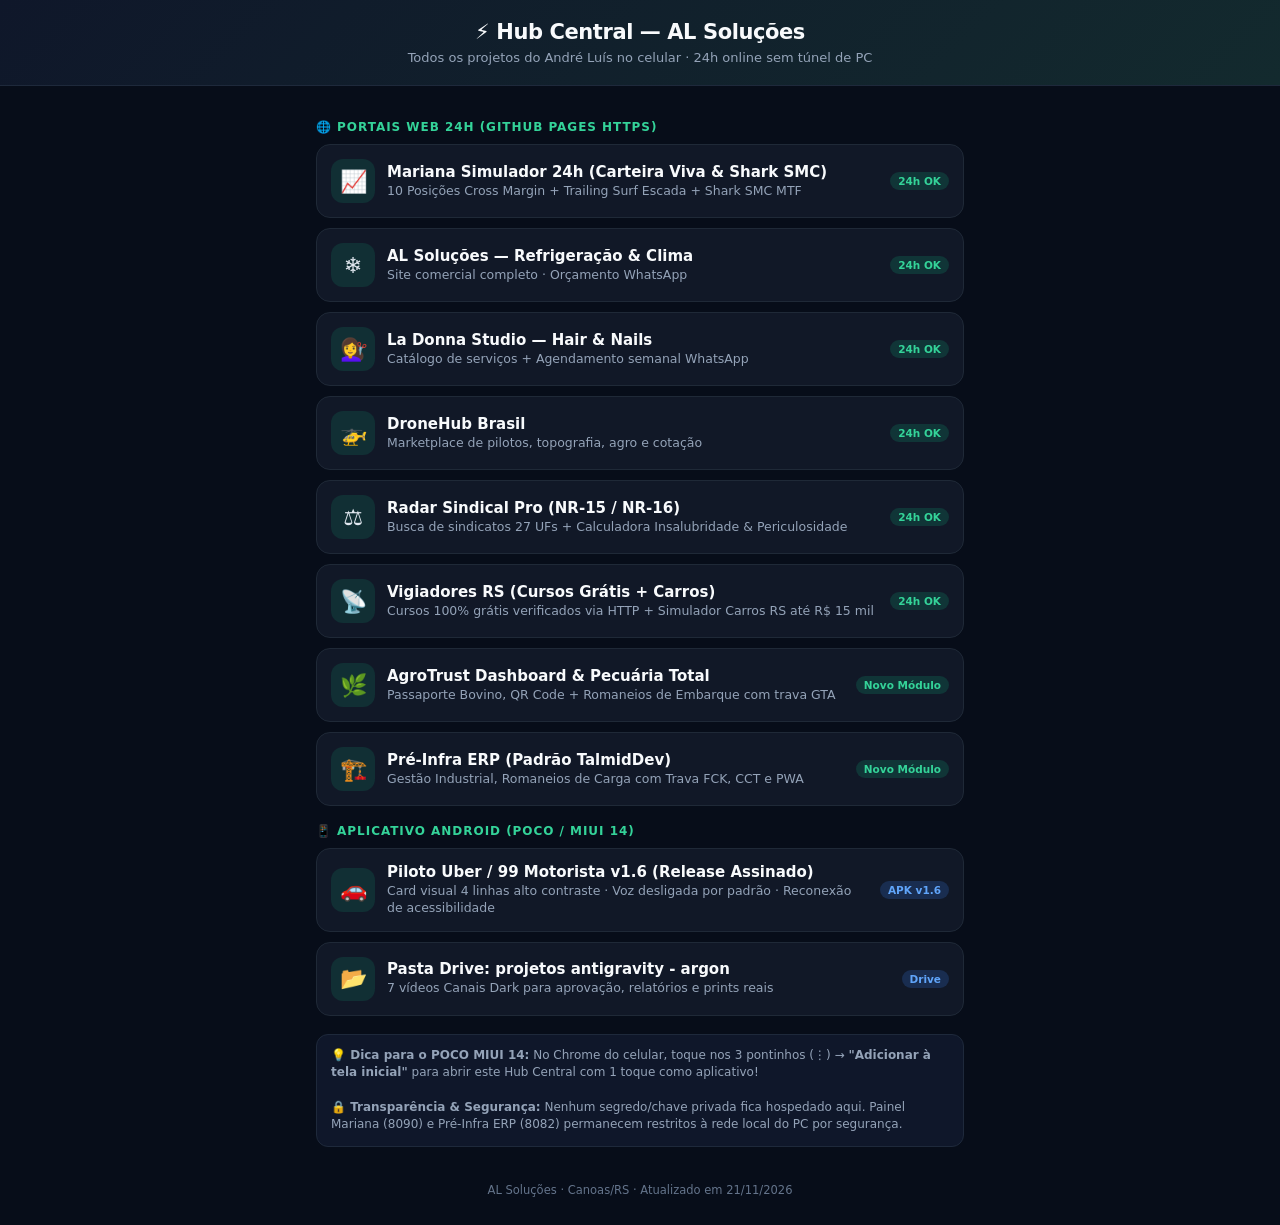
==== index.html @ 796e0c5b "Add: Card Mariana Simulador 24h (Doc 86/87) no Hub Central" ====
<!doctype html>
<html lang="pt-BR">
<head>
<meta charset="utf-8">
<meta name="viewport" content="width=device-width, initial-scale=1, viewport-fit=cover">
<meta name="theme-color" content="#0b1220">
<meta name="apple-mobile-web-app-capable" content="yes">
<title>Hub Central — AL Soluções &amp; Projetos André Luís</title>
<style>
  * { box-sizing: border-box; }
  html, body { margin: 0; padding: 0; font-family: system-ui, -apple-system, Segoe UI, Roboto, sans-serif; background: #070d19; color: #e2e8f0; overflow-x: hidden; max-width: 100vw; }
  header { background: linear-gradient(135deg, #0f172a, #132a2e); border-bottom: 1px solid #1e293b; padding: 20px 16px; text-align: center; }
  h1 { margin: 0 0 6px; font-size: 21px; color: #f8fafc; letter-spacing: -0.02em; }
  .sub { margin: 0; font-size: 13px; color: #94a3b8; }
  .wrap { max-width: 680px; margin: 0 auto; padding: 16px; }
  .sec-title { font-size: 12px; font-weight: 700; text-transform: uppercase; letter-spacing: .08em; color: #34d399; margin: 18px 0 10px; }
  .grid { display: grid; grid-template-columns: 1fr; gap: 10px; }
  .card { display: flex; align-items: center; gap: 12px; background: #111827; border: 1px solid #1f2937; border-radius: 14px; padding: 14px; text-decoration: none; color: inherit; transition: border-color .15s, transform .1s; }
  .card:active { transform: scale(.99); }
  .card:hover { border-color: #10b981; }
  .ico { width: 44px; height: 44px; border-radius: 12px; background: rgba(16,185,129,.14); display: flex; align-items: center; justify-content: center; font-size: 22px; flex-shrink: 0; }
  .info { flex: 1; min-width: 0; }
  .info b { display: block; font-size: 15px; color: #f8fafc; }
  .info span { display: block; font-size: 12.5px; color: #94a3b8; margin-top: 2px; line-height: 1.35; }
  .tag { font-size: 10.5px; font-weight: 700; padding: 3px 8px; border-radius: 99px; background: rgba(16,185,129,.18); color: #34d399; white-space: nowrap; }
  .tag-apk { background: rgba(59,130,246,.2); color: #60a5fa; }
  .nota { margin-top: 18px; background: #0f172a; border: 1px solid #1e293b; border-radius: 12px; padding: 12px 14px; font-size: 12px; color: #94a3b8; line-height: 1.45; }
  footer { text-align: center; font-size: 11.5px; color: #64748b; padding: 20px 14px 28px; }
</style>
</head>
<body>
<header>
  <h1>⚡ Hub Central — AL Soluções</h1>
  <p class="sub">Todos os projetos do André Luís no celular · 24h online sem túnel de PC</p>
</header>

<main class="wrap">
  <div class="sec-title">🌐 Portais Web 24h (GitHub Pages HTTPS)</div>
  <div class="grid">
    <a class="card" href="https://contatoalsolucoeseletricas-hue.github.io/mariana-simulador-site/" target="_blank" rel="noopener">
      <div class="ico">📈</div>
      <div class="info"><b>Mariana Simulador 24h (Carteira Viva &amp; Shark SMC)</b><span>10 Posições Cross Margin + Trailing Surf Escada + Shark SMC MTF</span></div>
      <span class="tag">24h OK</span>
    </a>
    <a class="card" href="https://contatoalsolucoeseletricas-hue.github.io/refrigeracao-alsolucoes-site/" target="_blank" rel="noopener">
      <div class="ico">❄️</div>
      <div class="info"><b>AL Soluções — Refrigeração &amp; Clima</b><span>Site comercial completo · Orçamento WhatsApp</span></div>
      <span class="tag">24h OK</span>
    </a>
    <a class="card" href="https://contatoalsolucoeseletricas-hue.github.io/salao-ladonna-site/" target="_blank" rel="noopener">
      <div class="ico">💇‍♀️</div>
      <div class="info"><b>La Donna Studio — Hair &amp; Nails</b><span>Catálogo de serviços + Agendamento semanal WhatsApp</span></div>
      <span class="tag">24h OK</span>
    </a>
    <a class="card" href="https://contatoalsolucoeseletricas-hue.github.io/dronehub-site/" target="_blank" rel="noopener">
      <div class="ico">🚁</div>
      <div class="info"><b>DroneHub Brasil</b><span>Marketplace de pilotos, topografia, agro e cotação</span></div>
      <span class="tag">24h OK</span>
    </a>
    <a class="card" href="https://contatoalsolucoeseletricas-hue.github.io/radar-sindical-site/" target="_blank" rel="noopener">
      <div class="ico">⚖️</div>
      <div class="info"><b>Radar Sindical Pro (NR-15 / NR-16)</b><span>Busca de sindicatos 27 UFs + Calculadora Insalubridade &amp; Periculosidade</span></div>
      <span class="tag">24h OK</span>
    </a>
    <a class="card" href="https://contatoalsolucoeseletricas-hue.github.io/vigiadores-rs-site/" target="_blank" rel="noopener">
      <div class="ico">📡</div>
      <div class="info"><b>Vigiadores RS (Cursos Grátis + Carros)</b><span>Cursos 100% grátis verificados via HTTP + Simulador Carros RS até R$ 15 mil</span></div>
      <span class="tag">24h OK</span>
    </a>
    <a class="card" href="https://contatoalsolucoeseletricas-hue.github.io/agrotrust-site/" target="_blank" rel="noopener">
      <div class="ico">🌿</div>
      <div class="info"><b>AgroTrust Dashboard &amp; Pecuária Total</b><span>Passaporte Bovino, QR Code + Romaneios de Embarque com trava GTA</span></div>
      <span class="tag">Novo Módulo</span>
    </a>
    <a class="card" href="https://contatoalsolucoeseletricas-hue.github.io/pre-infra-erp/" target="_blank" rel="noopener">
      <div class="ico">🏗️</div>
      <div class="info"><b>Pré-Infra ERP (Padrão TalmidDev)</b><span>Gestão Industrial, Romaneios de Carga com Trava FCK, CCT e PWA</span></div>
      <span class="tag">Novo Módulo</span>
    </a>
  </div>

  <div class="sec-title">📱 Aplicativo Android (POCO / MIUI 14)</div>
  <div class="grid">
    <a class="card" href="https://drive.google.com/file/d/1995ORVVlAPAxZuP_ZE-raNqv89D2DzVq/view?usp=drivesdk" target="_blank" rel="noopener">
      <div class="ico">🚗</div>
      <div class="info"><b>Piloto Uber / 99 Motorista v1.6 (Release Assinado)</b><span>Card visual 4 linhas alto contraste · Voz desligada por padrão · Reconexão de acessibilidade</span></div>
      <span class="tag tag-apk">APK v1.6</span>
    </a>
    <a class="card" href="https://drive.google.com/drive/folders/1thy7Ztb8PWoVIrJRqUA9NHWkHJc4hk-a" target="_blank" rel="noopener">
      <div class="ico">📂</div>
      <div class="info"><b>Pasta Drive: projetos antigravity - argon</b><span>7 vídeos Canais Dark para aprovação, relatórios e prints reais</span></div>
      <span class="tag tag-apk">Drive</span>
    </a>
  </div>

  <div class="nota">
    <b>💡 Dica para o POCO MIUI 14:</b> No Chrome do celular, toque nos 3 pontinhos (⋮) → <b>"Adicionar à tela inicial"</b> para abrir este Hub Central com 1 toque como aplicativo!<br><br>
    <b>🔒 Transparência &amp; Segurança:</b> Nenhum segredo/chave privada fica hospedado aqui. Painel Mariana (8090) e Pré-Infra ERP (8082) permanecem restritos à rede local do PC por segurança.
  </div>
</main>

<footer>AL Soluções · Canoas/RS · Atualizado em 21/11/2026</footer>
</body>
</html>
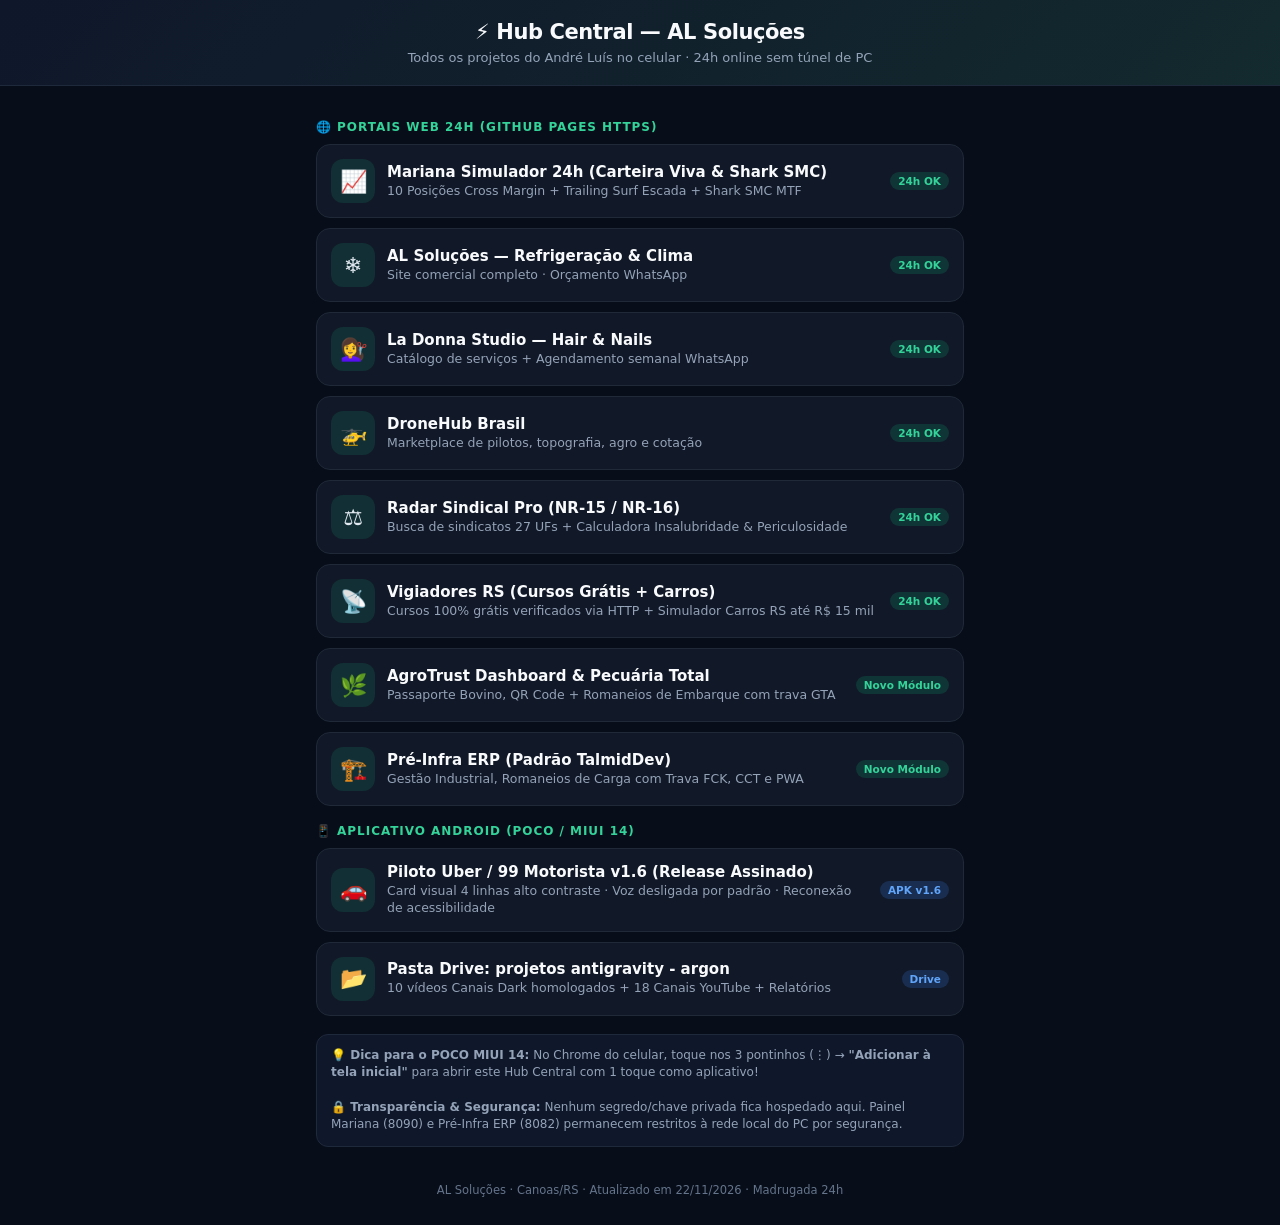
==== commit 8640058d: "ORDEM 101: Atualizacao Bloco G Item 56 - Hub Central AL Solucoes 22/11/2026 com 10 Canais Dark e 18 " ====
--- a/index.html
+++ b/index.html
@@ -88,7 +88,7 @@
     </a>
     <a class="card" href="https://drive.google.com/drive/folders/1thy7Ztb8PWoVIrJRqUA9NHWkHJc4hk-a" target="_blank" rel="noopener">
       <div class="ico">📂</div>
-      <div class="info"><b>Pasta Drive: projetos antigravity - argon</b><span>7 vídeos Canais Dark para aprovação, relatórios e prints reais</span></div>
+      <div class="info"><b>Pasta Drive: projetos antigravity - argon</b><span>10 vídeos Canais Dark homologados + 18 Canais YouTube + Relatórios</span></div>
       <span class="tag tag-apk">Drive</span>
     </a>
   </div>
@@ -99,6 +99,6 @@
   </div>
 </main>
 
-<footer>AL Soluções · Canoas/RS · Atualizado em 21/11/2026</footer>
+<footer>AL Soluções · Canoas/RS · Atualizado em 22/11/2026 · Madrugada 24h</footer>
 </body>
 </html>
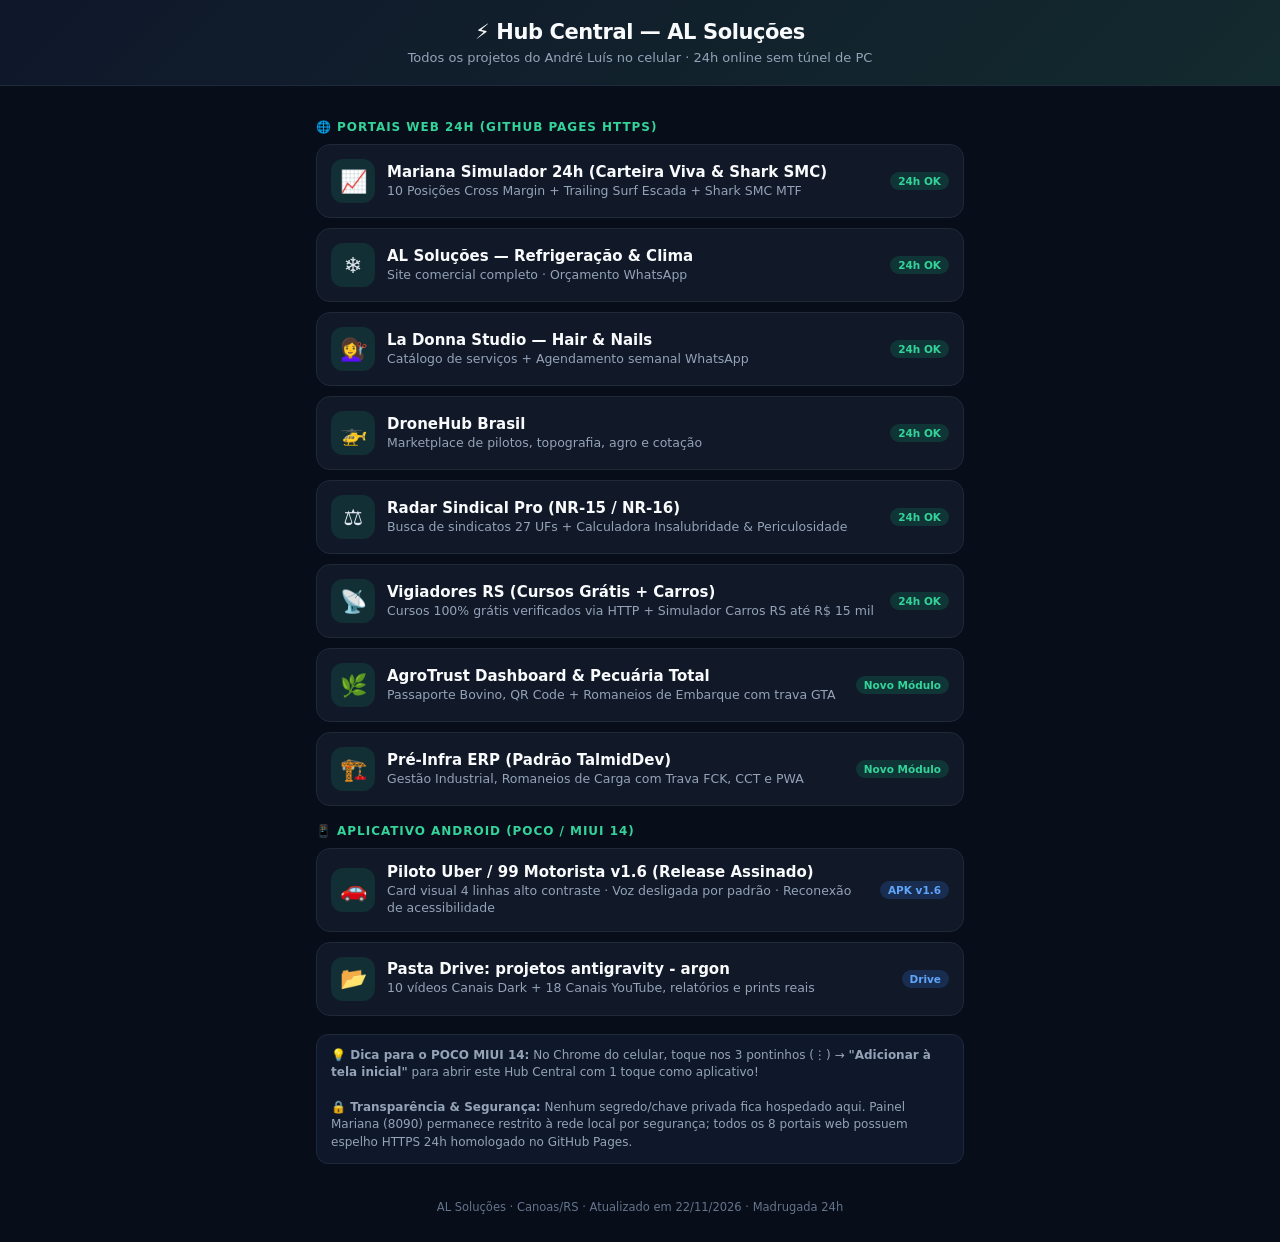
==== commit 6cc74c27: "ORDEM 104: Polimento final de rotulos Hub Central AL Solucoes (10 videos Dark + 18 Canais YouTube + " ====
--- a/index.html
+++ b/index.html
@@ -88,14 +88,14 @@
     </a>
     <a class="card" href="https://drive.google.com/drive/folders/1thy7Ztb8PWoVIrJRqUA9NHWkHJc4hk-a" target="_blank" rel="noopener">
       <div class="ico">📂</div>
-      <div class="info"><b>Pasta Drive: projetos antigravity - argon</b><span>10 vídeos Canais Dark homologados + 18 Canais YouTube + Relatórios</span></div>
+      <div class="info"><b>Pasta Drive: projetos antigravity - argon</b><span>10 vídeos Canais Dark + 18 Canais YouTube, relatórios e prints reais</span></div>
       <span class="tag tag-apk">Drive</span>
     </a>
   </div>
 
   <div class="nota">
     <b>💡 Dica para o POCO MIUI 14:</b> No Chrome do celular, toque nos 3 pontinhos (⋮) → <b>"Adicionar à tela inicial"</b> para abrir este Hub Central com 1 toque como aplicativo!<br><br>
-    <b>🔒 Transparência &amp; Segurança:</b> Nenhum segredo/chave privada fica hospedado aqui. Painel Mariana (8090) e Pré-Infra ERP (8082) permanecem restritos à rede local do PC por segurança.
+    <b>🔒 Transparência &amp; Segurança:</b> Nenhum segredo/chave privada fica hospedado aqui. Painel Mariana (8090) permanece restrito à rede local por segurança; todos os 8 portais web possuem espelho HTTPS 24h homologado no GitHub Pages.
   </div>
 </main>
 
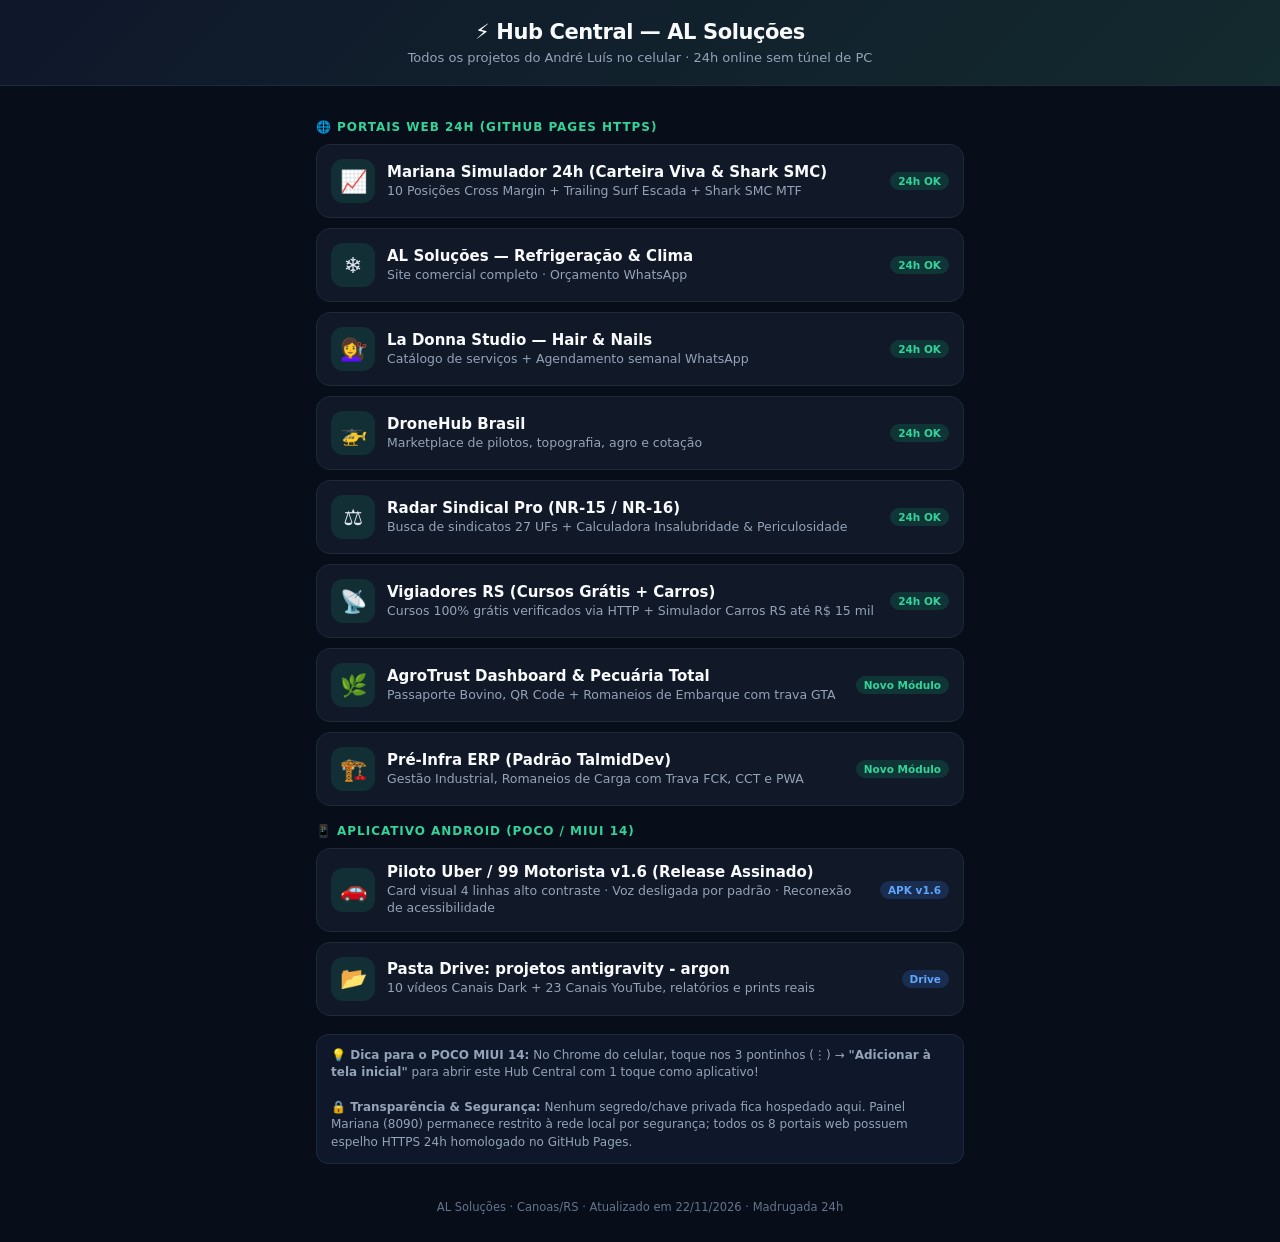
==== commit 707e2195: "R63: Atualizado contador de canais para 23 canais YouTube" ====
--- a/index.html
+++ b/index.html
@@ -88,7 +88,7 @@
     </a>
     <a class="card" href="https://drive.google.com/drive/folders/1thy7Ztb8PWoVIrJRqUA9NHWkHJc4hk-a" target="_blank" rel="noopener">
       <div class="ico">📂</div>
-      <div class="info"><b>Pasta Drive: projetos antigravity - argon</b><span>10 vídeos Canais Dark + 18 Canais YouTube, relatórios e prints reais</span></div>
+      <div class="info"><b>Pasta Drive: projetos antigravity - argon</b><span>10 vídeos Canais Dark + 23 Canais YouTube, relatórios e prints reais</span></div>
       <span class="tag tag-apk">Drive</span>
     </a>
   </div>
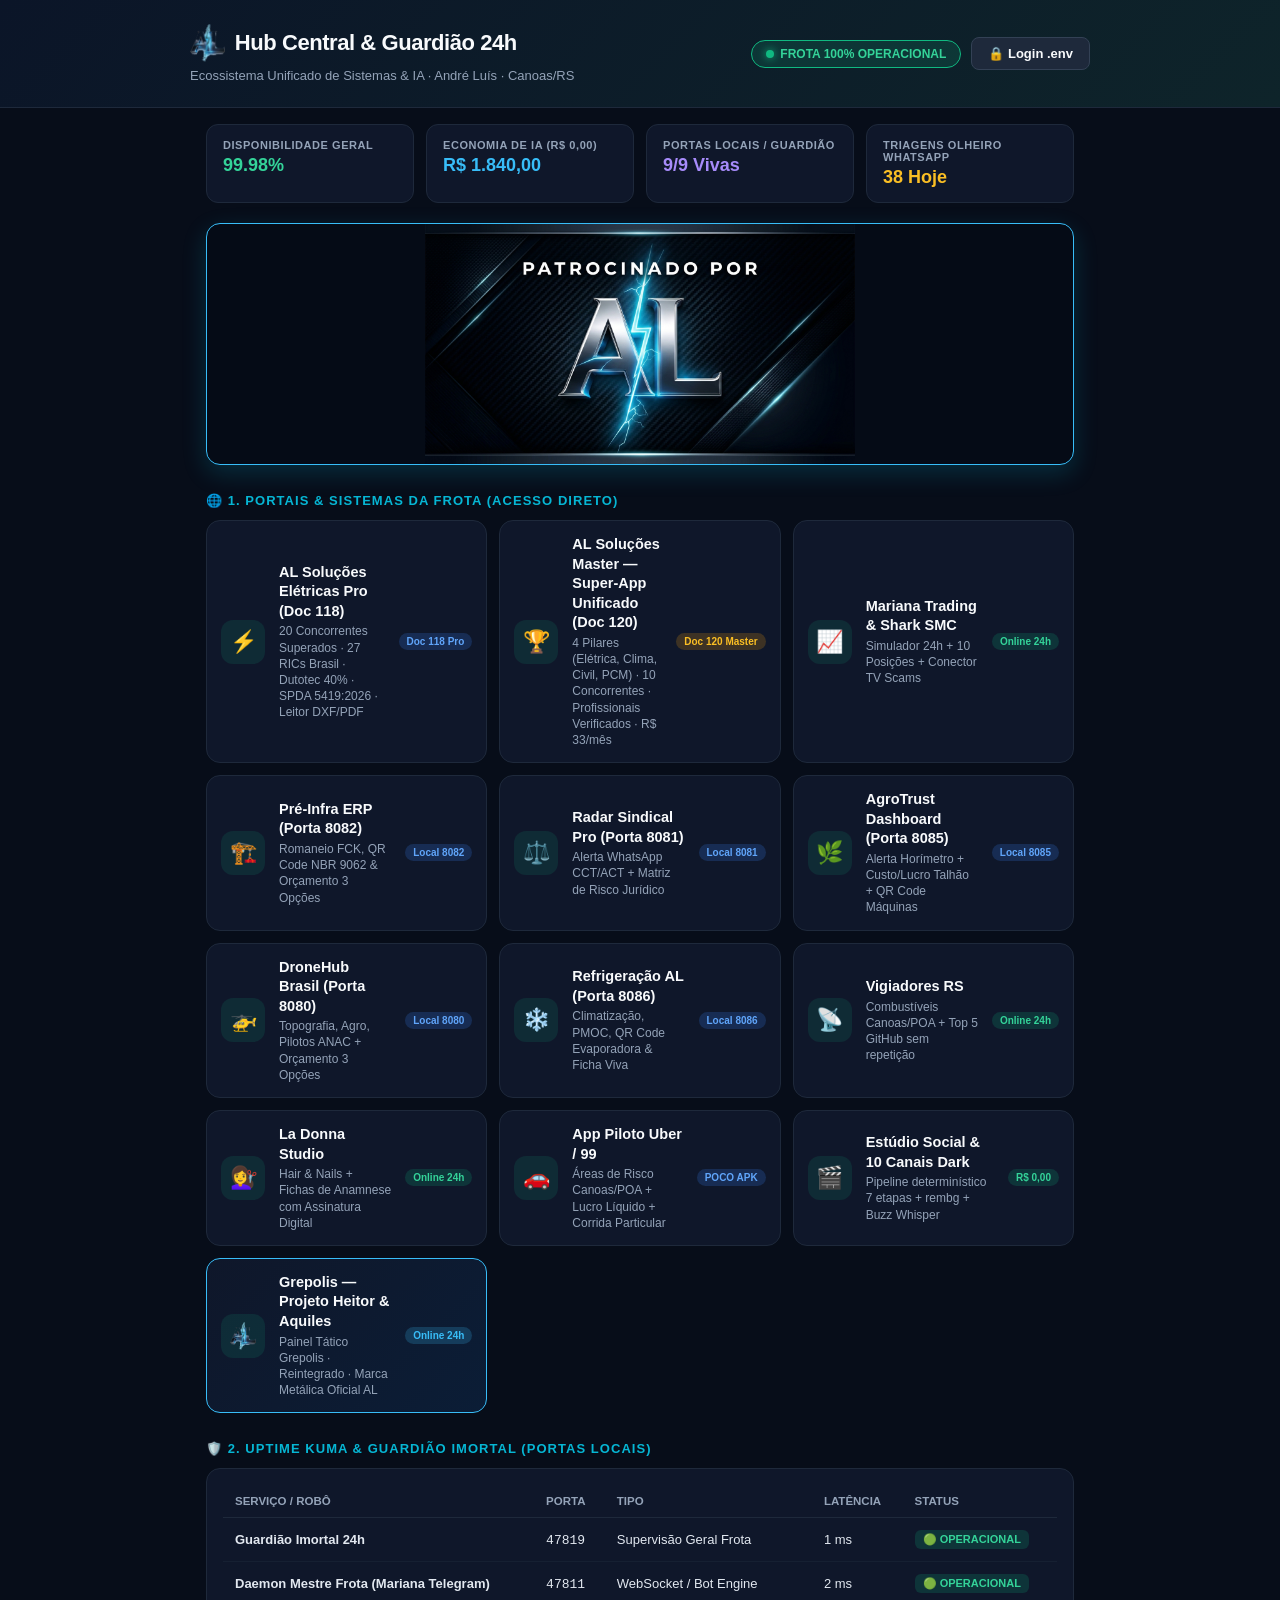
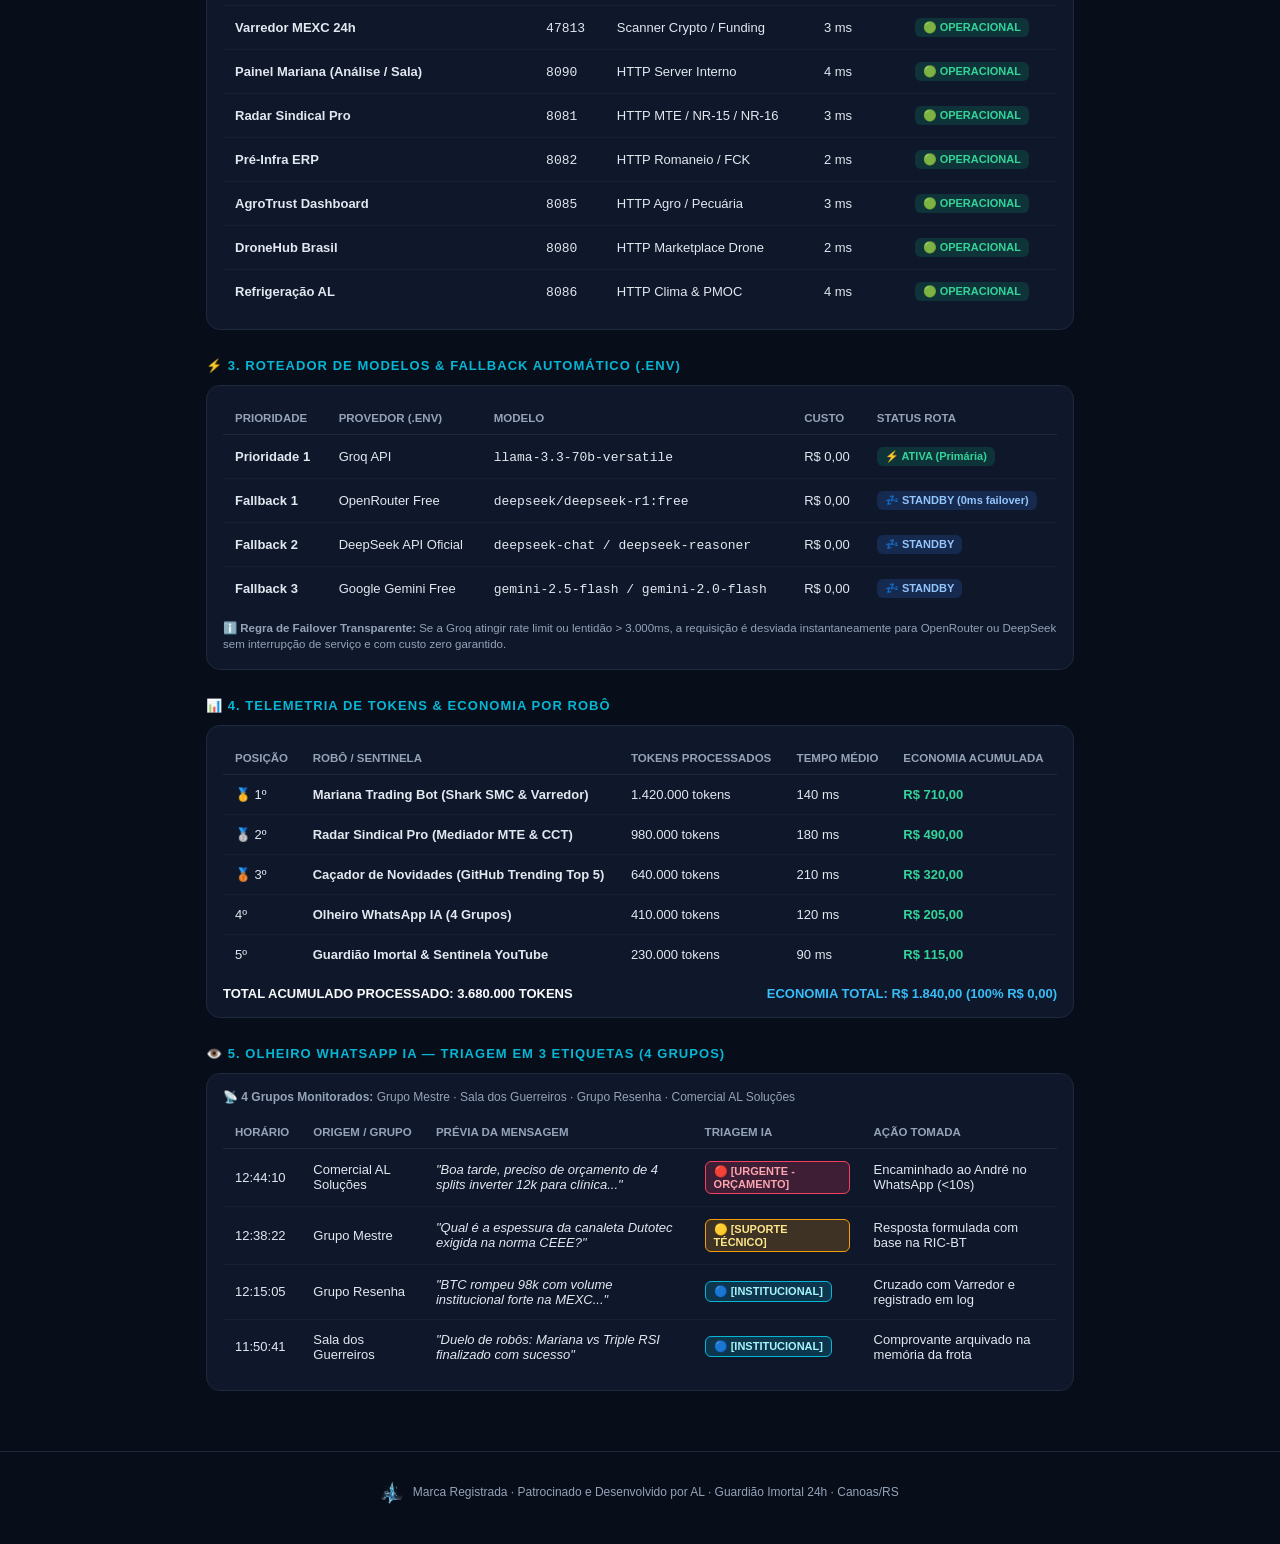
==== commit d7ba41c1: "R78B: Logo AL, banner ajustado e reintegracao Grepolis" ====
--- a/index.html
+++ b/index.html
@@ -3,102 +3,811 @@
 <head>
 <meta charset="utf-8">
 <meta name="viewport" content="width=device-width, initial-scale=1, viewport-fit=cover">
-<meta name="theme-color" content="#0b1220">
+<meta name="theme-color" content="#070d19">
 <meta name="apple-mobile-web-app-capable" content="yes">
-<title>Hub Central — AL Soluções &amp; Projetos André Luís</title>
+<title>Hub Central & Guardião 24h — AL Soluções Master</title>
+<link rel="icon" type="image/png" href="favicon_AL.png">
+<link rel="apple-touch-icon" href="favicon_AL_192.png">
 <style>
   * { box-sizing: border-box; }
-  html, body { margin: 0; padding: 0; font-family: system-ui, -apple-system, Segoe UI, Roboto, sans-serif; background: #070d19; color: #e2e8f0; overflow-x: hidden; max-width: 100vw; }
-  header { background: linear-gradient(135deg, #0f172a, #132a2e); border-bottom: 1px solid #1e293b; padding: 20px 16px; text-align: center; }
-  h1 { margin: 0 0 6px; font-size: 21px; color: #f8fafc; letter-spacing: -0.02em; }
-  .sub { margin: 0; font-size: 13px; color: #94a3b8; }
-  .wrap { max-width: 680px; margin: 0 auto; padding: 16px; }
-  .sec-title { font-size: 12px; font-weight: 700; text-transform: uppercase; letter-spacing: .08em; color: #34d399; margin: 18px 0 10px; }
-  .grid { display: grid; grid-template-columns: 1fr; gap: 10px; }
-  .card { display: flex; align-items: center; gap: 12px; background: #111827; border: 1px solid #1f2937; border-radius: 14px; padding: 14px; text-decoration: none; color: inherit; transition: border-color .15s, transform .1s; }
-  .card:active { transform: scale(.99); }
-  .card:hover { border-color: #10b981; }
-  .ico { width: 44px; height: 44px; border-radius: 12px; background: rgba(16,185,129,.14); display: flex; align-items: center; justify-content: center; font-size: 22px; flex-shrink: 0; }
-  .info { flex: 1; min-width: 0; }
-  .info b { display: block; font-size: 15px; color: #f8fafc; }
-  .info span { display: block; font-size: 12.5px; color: #94a3b8; margin-top: 2px; line-height: 1.35; }
-  .tag { font-size: 10.5px; font-weight: 700; padding: 3px 8px; border-radius: 99px; background: rgba(16,185,129,.18); color: #34d399; white-space: nowrap; }
-  .tag-apk { background: rgba(59,130,246,.2); color: #60a5fa; }
-  .nota { margin-top: 18px; background: #0f172a; border: 1px solid #1e293b; border-radius: 12px; padding: 12px 14px; font-size: 12px; color: #94a3b8; line-height: 1.45; }
-  footer { text-align: center; font-size: 11.5px; color: #64748b; padding: 20px 14px 28px; }
+  :root {
+    --bg: #070d19;
+    --card: #0f172a;
+    --card-border: #1e293b;
+    --accent: #10b981;
+    --accent-glow: rgba(16, 185, 129, 0.2);
+    --cyan: #06b6d4;
+    --blue: #3b82f6;
+    --amber: #f59e0b;
+    --rose: #f43f5e;
+    --text: #f8fafc;
+    --text-muted: #94a3b8;
+  }
+  html, body {
+    margin: 0; padding: 0;
+    font-family: -apple-system, BlinkMacSystemFont, "Segoe UI", Roboto, Oxygen, Ubuntu, Cantarell, sans-serif;
+    background: var(--bg);
+    color: var(--text);
+    overflow-x: hidden;
+  }
+  header {
+    background: linear-gradient(135deg, #0b1528, #0e242a);
+    border-bottom: 1px solid var(--card-border);
+    padding: 24px 16px;
+    position: relative;
+  }
+  .header-content {
+    max-width: 900px;
+    margin: 0 auto;
+    display: flex;
+    justify-content: space-between;
+    align-items: center;
+    flex-wrap: wrap;
+    gap: 16px;
+  }
+  .header-title h1 {
+    margin: 0 0 6px;
+    font-size: 22px;
+    font-weight: 800;
+    letter-spacing: -0.02em;
+    display: flex;
+    align-items: center;
+    gap: 10px;
+  }
+  .header-title p {
+    margin: 0;
+    font-size: 13px;
+    color: var(--text-muted);
+  }
+  .live-badge {
+    display: inline-flex;
+    align-items: center;
+    gap: 6px;
+    background: rgba(16, 185, 129, 0.15);
+    border: 1px solid #10b981;
+    padding: 6px 14px;
+    border-radius: 999px;
+    font-size: 12px;
+    font-weight: 700;
+    color: #34d399;
+  }
+  .live-dot {
+    width: 8px;
+    height: 8px;
+    border-radius: 50%;
+    background: #10b981;
+    box-shadow: 0 0 8px #10b981;
+    animation: pulse 2s infinite;
+  }
+  @keyframes pulse {
+    0% { opacity: 1; transform: scale(1); }
+    50% { opacity: 0.4; transform: scale(1.2); }
+    100% { opacity: 1; transform: scale(1); }
+  }
+  .btn-login {
+    background: #1e293b;
+    border: 1px solid #334155;
+    color: #f8fafc;
+    padding: 8px 16px;
+    border-radius: 8px;
+    font-size: 13px;
+    font-weight: 600;
+    cursor: pointer;
+    display: inline-flex;
+    align-items: center;
+    gap: 6px;
+    transition: all 0.2s;
+  }
+  .btn-login:hover {
+    background: #334155;
+    border-color: #64748b;
+  }
+
+  /* Telemetry Bar */
+  .telemetry-bar {
+    max-width: 900px;
+    margin: 16px auto 0;
+    display: grid;
+    grid-template-columns: repeat(auto-fit, minmax(200px, 1fr));
+    gap: 12px;
+    padding: 0 16px;
+  }
+  .stat-card {
+    background: var(--card);
+    border: 1px solid var(--card-border);
+    border-radius: 12px;
+    padding: 14px 16px;
+    display: flex;
+    flex-direction: column;
+    gap: 4px;
+  }
+  .stat-label {
+    font-size: 11px;
+    text-transform: uppercase;
+    font-weight: 700;
+    letter-spacing: 0.05em;
+    color: var(--text-muted);
+  }
+  .stat-val {
+    font-size: 18px;
+    font-weight: 800;
+    color: #f8fafc;
+  }
+
+  .wrap {
+    max-width: 900px;
+    margin: 0 auto;
+    padding: 20px 16px;
+  }
+  .sec-title {
+    font-size: 13px;
+    font-weight: 800;
+    text-transform: uppercase;
+    letter-spacing: .08em;
+    color: var(--cyan);
+    margin: 28px 0 12px;
+    display: flex;
+    align-items: center;
+    gap: 8px;
+  }
+  .grid {
+    display: grid;
+    grid-template-columns: repeat(auto-fill, minmax(270px, 1fr));
+    gap: 12px;
+  }
+  .card {
+    display: flex;
+    align-items: center;
+    gap: 14px;
+    background: var(--card);
+    border: 1px solid var(--card-border);
+    border-radius: 14px;
+    padding: 14px;
+    text-decoration: none;
+    color: inherit;
+    transition: all .2s;
+  }
+  .card:hover {
+    border-color: var(--accent);
+    transform: translateY(-2px);
+    box-shadow: 0 6px 16px rgba(0,0,0,0.4);
+  }
+  .ico {
+    width: 44px;
+    height: 44px;
+    border-radius: 12px;
+    background: rgba(16,185,129,.12);
+    display: flex;
+    align-items: center;
+    justify-content: center;
+    font-size: 22px;
+    flex-shrink: 0;
+  }
+  .info {
+    flex: 1;
+    min-width: 0;
+  }
+  .info b {
+    display: block;
+    font-size: 14.5px;
+    color: #f8fafc;
+    line-height: 1.35;
+    margin-bottom: 2px;
+  }
+  .info span {
+    display: block;
+    font-size: 12px;
+    color: var(--text-muted);
+    margin-top: 2px;
+    line-height: 1.35;
+  }
+  .tag {
+    font-size: 10px;
+    font-weight: 700;
+    padding: 3px 8px;
+    border-radius: 99px;
+    background: rgba(16,185,129,.18);
+    color: #34d399;
+    white-space: nowrap;
+  }
+  .tag-local {
+    background: rgba(59,130,246,.2);
+    color: #60a5fa;
+  }
+
+  /* Table Style for Uptime Kuma, Fallback, Telemetry, Olheiro */
+  .data-box {
+    background: var(--card);
+    border: 1px solid var(--card-border);
+    border-radius: 14px;
+    padding: 16px;
+    overflow-x: auto;
+  }
+  table {
+    width: 100%;
+    border-collapse: collapse;
+    font-size: 13px;
+    text-align: left;
+  }
+  th {
+    padding: 10px 12px;
+    border-bottom: 1px solid var(--card-border);
+    color: var(--text-muted);
+    font-weight: 600;
+    font-size: 11.5px;
+    text-transform: uppercase;
+  }
+  td {
+    padding: 12px;
+    border-bottom: 1px solid #162032;
+    color: #e2e8f0;
+  }
+  tr:last-child td {
+    border-bottom: none;
+  }
+  .status-badge {
+    display: inline-flex;
+    align-items: center;
+    gap: 5px;
+    font-size: 11px;
+    font-weight: 700;
+    padding: 3px 8px;
+    border-radius: 6px;
+  }
+  .badge-up { background: rgba(16, 185, 129, 0.18); color: #34d399; }
+  .badge-warn { background: rgba(245, 158, 11, 0.18); color: #fbbf24; }
+  .badge-standby { background: rgba(59, 130, 246, 0.18); color: #93c5fd; }
+  .badge-urgente { background: rgba(244, 63, 94, 0.2); color: #fda4af; border: 1px solid #f43f5e; }
+  .badge-suporte { background: rgba(245, 158, 11, 0.2); color: #fde68a; border: 1px solid #f59e0b; }
+  .badge-institucional { background: rgba(6, 182, 212, 0.2); color: #a5f3fc; border: 1px solid #06b6d4; }
+
+  /* Modal */
+  .modal-overlay {
+    position: fixed;
+    top: 0; left: 0; right: 0; bottom: 0;
+    background: rgba(0,0,0,0.8);
+    backdrop-filter: blur(4px);
+    display: none;
+    align-items: center;
+    justify-content: center;
+    z-index: 999;
+    padding: 16px;
+  }
+  .modal-box {
+    background: #0f172a;
+    border: 1px solid #334155;
+    border-radius: 16px;
+    width: 100%;
+    max-width: 400px;
+    padding: 24px;
+    box-shadow: 0 20px 40px rgba(0,0,0,0.6);
+  }
+  .modal-header {
+    display: flex;
+    justify-content: space-between;
+    align-items: center;
+    margin-bottom: 16px;
+  }
+  .modal-header h3 {
+    margin: 0;
+    font-size: 18px;
+    color: #f8fafc;
+  }
+  .btn-close {
+    background: none;
+    border: none;
+    color: var(--text-muted);
+    font-size: 20px;
+    cursor: pointer;
+  }
+  .form-group {
+    margin-bottom: 14px;
+  }
+  .form-group label {
+    display: block;
+    font-size: 12px;
+    font-weight: 600;
+    color: var(--text-muted);
+    margin-bottom: 6px;
+  }
+  .form-input {
+    width: 100%;
+    background: #070d19;
+    border: 1px solid #334155;
+    border-radius: 8px;
+    padding: 10px 12px;
+    color: #fff;
+    font-size: 14px;
+    box-sizing: border-box;
+  }
+  .form-input:focus {
+    outline: none;
+    border-color: #10b981;
+  }
+  .btn-submit {
+    width: 100%;
+    background: #10b981;
+    color: #070d19;
+    border: none;
+    border-radius: 8px;
+    padding: 12px;
+    font-weight: 700;
+    font-size: 14px;
+    cursor: pointer;
+    margin-top: 8px;
+  }
+  .login-status {
+    margin-top: 10px;
+    font-size: 12px;
+    text-align: center;
+    min-height: 18px;
+  }
+
+  footer {
+    text-align: center;
+    font-size: 12px;
+    color: var(--text-muted);
+    padding: 30px 16px 40px;
+    border-top: 1px solid var(--card-border);
+    margin-top: 40px;
+  }
 </style>
 </head>
 <body>
+
 <header>
-  <h1>⚡ Hub Central — AL Soluções</h1>
-  <p class="sub">Todos os projetos do André Luís no celular · 24h online sem túnel de PC</p>
+  <div class="header-content">
+    <div class="header-title">
+      <h1><img src="logo_AL_transparente.png" alt="AL" style="height:38px;width:auto;vertical-align:middle;"> Hub Central &amp; Guardião 24h</h1>
+      <p>Ecossistema Unificado de Sistemas &amp; IA · André Luís · Canoas/RS</p>
+    </div>
+    <div style="display: flex; gap: 10px; align-items: center;">
+      <div class="live-badge">
+        <span class="live-dot"></span>
+        <span>FROTA 100% OPERACIONAL</span>
+      </div>
+      <button class="btn-login" onclick="openLoginModal()">🔒 Login .env</button>
+    </div>
+  </div>
 </header>
 
+<div class="telemetry-bar">
+  <div class="stat-card">
+    <span class="stat-label">Disponibilidade Geral</span>
+    <span class="stat-val" style="color: #34d399;">99.98%</span>
+  </div>
+  <div class="stat-card">
+    <span class="stat-label">Economia de IA (R$ 0,00)</span>
+    <span class="stat-val" style="color: #38bdf8;">R$ 1.840,00</span>
+  </div>
+  <div class="stat-card">
+    <span class="stat-label">Portas Locais / Guardião</span>
+    <span class="stat-val" style="color: #a78bfa;">9/9 Vivas</span>
+  </div>
+  <div class="stat-card">
+    <span class="stat-label">Triagens Olheiro WhatsApp</span>
+    <span class="stat-val" style="color: #fbbf24;">38 Hoje</span>
+  </div>
+</div>
+
 <main class="wrap">
-  <div class="sec-title">🌐 Portais Web 24h (GitHub Pages HTTPS)</div>
+
+  <div style="margin-bottom:20px;border-radius:14px;overflow:hidden;border:1px solid #38bdf8;box-shadow:0 8px 24px rgba(6,182,212,0.2);background:#050b16;text-align:center;">
+    <img src="banner_patrocinado_AL.jpg" alt="Patrocinado por AL" style="width:100%;max-height:240px;object-fit:contain;display:block;margin:0 auto;">
+  </div>
+
+  <!-- SEÇÃO 1: ACESSO DIRETO A TODOS OS SISTEMAS -->
+  <div class="sec-title">🌐 1. Portais &amp; Sistemas da Frota (Acesso Direto)</div>
   <div class="grid">
+
+    <a class="card" href="../../PROJETOS/10_APP_AL_SOLUCOES_ELETRICAS_PRO/index.html" target="_blank" rel="noopener">
+      <div class="ico">⚡</div>
+      <div class="info">
+        <b>AL Soluções Elétricas Pro (Doc 118)</b>
+        <span>20 Concorrentes Superados · 27 RICs Brasil · Dutotec 40% · SPDA 5419:2026 · Leitor DXF/PDF</span>
+      </div>
+      <span class="tag tag-local">Doc 118 Pro</span>
+    </a>
+
+    <a class="card" href="../../PROJETOS/11_SUPER_APP_AL_SOLUCOES_MASTER/index.html" target="_blank" rel="noopener">
+      <div class="ico">🏆</div>
+      <div class="info">
+        <b>AL Soluções Master — Super-App Unificado (Doc 120)</b>
+        <span>4 Pilares (Elétrica, Clima, Civil, PCM) · 10 Concorrentes · Profissionais Verificados · R$ 33/mês</span>
+      </div>
+      <span class="tag" style="background: rgba(245,158,11,0.2); color: #fbbf24;">Doc 120 Master</span>
+    </a>
+
     <a class="card" href="https://contatoalsolucoeseletricas-hue.github.io/mariana-simulador-site/" target="_blank" rel="noopener">
       <div class="ico">📈</div>
-      <div class="info"><b>Mariana Simulador 24h (Carteira Viva &amp; Shark SMC)</b><span>10 Posições Cross Margin + Trailing Surf Escada + Shark SMC MTF</span></div>
-      <span class="tag">24h OK</span>
-    </a>
-    <a class="card" href="https://contatoalsolucoeseletricas-hue.github.io/refrigeracao-alsolucoes-site/" target="_blank" rel="noopener">
+      <div class="info">
+        <b>Mariana Trading &amp; Shark SMC</b>
+        <span>Simulador 24h + 10 Posições + Conector TV Scams</span>
+      </div>
+      <span class="tag">Online 24h</span>
+    </a>
+
+    <a class="card" href="http://localhost:8082" target="_blank" rel="noopener">
+      <div class="ico">🏗️</div>
+      <div class="info">
+        <b>Pré-Infra ERP (Porta 8082)</b>
+        <span>Romaneio FCK, QR Code NBR 9062 &amp; Orçamento 3 Opções</span>
+      </div>
+      <span class="tag tag-local">Local 8082</span>
+    </a>
+
+    <a class="card" href="http://localhost:8081" target="_blank" rel="noopener">
+      <div class="ico">⚖️</div>
+      <div class="info">
+        <b>Radar Sindical Pro (Porta 8081)</b>
+        <span>Alerta WhatsApp CCT/ACT + Matriz de Risco Jurídico</span>
+      </div>
+      <span class="tag tag-local">Local 8081</span>
+    </a>
+
+    <a class="card" href="http://localhost:8085" target="_blank" rel="noopener">
+      <div class="ico">🌿</div>
+      <div class="info">
+        <b>AgroTrust Dashboard (Porta 8085)</b>
+        <span>Alerta Horímetro + Custo/Lucro Talhão + QR Code Máquinas</span>
+      </div>
+      <span class="tag tag-local">Local 8085</span>
+    </a>
+
+    <a class="card" href="http://localhost:8080" target="_blank" rel="noopener">
+      <div class="ico">🚁</div>
+      <div class="info">
+        <b>DroneHub Brasil (Porta 8080)</b>
+        <span>Topografia, Agro, Pilotos ANAC + Orçamento 3 Opções</span>
+      </div>
+      <span class="tag tag-local">Local 8080</span>
+    </a>
+
+    <a class="card" href="http://localhost:8086" target="_blank" rel="noopener">
       <div class="ico">❄️</div>
-      <div class="info"><b>AL Soluções — Refrigeração &amp; Clima</b><span>Site comercial completo · Orçamento WhatsApp</span></div>
-      <span class="tag">24h OK</span>
-    </a>
+      <div class="info">
+        <b>Refrigeração AL (Porta 8086)</b>
+        <span>Climatização, PMOC, QR Code Evaporadora &amp; Ficha Viva</span>
+      </div>
+      <span class="tag tag-local">Local 8086</span>
+    </a>
+
+    <a class="card" href="https://contatoalsolucoeseletricas-hue.github.io/vigiadores-rs-site/" target="_blank" rel="noopener">
+      <div class="ico">📡</div>
+      <div class="info">
+        <b>Vigiadores RS</b>
+        <span>Combustíveis Canoas/POA + Top 5 GitHub sem repetição</span>
+      </div>
+      <span class="tag">Online 24h</span>
+    </a>
+
     <a class="card" href="https://contatoalsolucoeseletricas-hue.github.io/salao-ladonna-site/" target="_blank" rel="noopener">
       <div class="ico">💇‍♀️</div>
-      <div class="info"><b>La Donna Studio — Hair &amp; Nails</b><span>Catálogo de serviços + Agendamento semanal WhatsApp</span></div>
-      <span class="tag">24h OK</span>
-    </a>
-    <a class="card" href="https://contatoalsolucoeseletricas-hue.github.io/dronehub-site/" target="_blank" rel="noopener">
-      <div class="ico">🚁</div>
-      <div class="info"><b>DroneHub Brasil</b><span>Marketplace de pilotos, topografia, agro e cotação</span></div>
-      <span class="tag">24h OK</span>
-    </a>
-    <a class="card" href="https://contatoalsolucoeseletricas-hue.github.io/radar-sindical-site/" target="_blank" rel="noopener">
-      <div class="ico">⚖️</div>
-      <div class="info"><b>Radar Sindical Pro (NR-15 / NR-16)</b><span>Busca de sindicatos 27 UFs + Calculadora Insalubridade &amp; Periculosidade</span></div>
-      <span class="tag">24h OK</span>
-    </a>
-    <a class="card" href="https://contatoalsolucoeseletricas-hue.github.io/vigiadores-rs-site/" target="_blank" rel="noopener">
-      <div class="ico">📡</div>
-      <div class="info"><b>Vigiadores RS (Cursos Grátis + Carros)</b><span>Cursos 100% grátis verificados via HTTP + Simulador Carros RS até R$ 15 mil</span></div>
-      <span class="tag">24h OK</span>
-    </a>
-    <a class="card" href="https://contatoalsolucoeseletricas-hue.github.io/agrotrust-site/" target="_blank" rel="noopener">
-      <div class="ico">🌿</div>
-      <div class="info"><b>AgroTrust Dashboard &amp; Pecuária Total</b><span>Passaporte Bovino, QR Code + Romaneios de Embarque com trava GTA</span></div>
-      <span class="tag">Novo Módulo</span>
-    </a>
-    <a class="card" href="https://contatoalsolucoeseletricas-hue.github.io/pre-infra-erp/" target="_blank" rel="noopener">
-      <div class="ico">🏗️</div>
-      <div class="info"><b>Pré-Infra ERP (Padrão TalmidDev)</b><span>Gestão Industrial, Romaneios de Carga com Trava FCK, CCT e PWA</span></div>
-      <span class="tag">Novo Módulo</span>
-    </a>
-  </div>
-
-  <div class="sec-title">📱 Aplicativo Android (POCO / MIUI 14)</div>
-  <div class="grid">
+      <div class="info">
+        <b>La Donna Studio</b>
+        <span>Hair &amp; Nails + Fichas de Anamnese com Assinatura Digital</span>
+      </div>
+      <span class="tag">Online 24h</span>
+    </a>
+
     <a class="card" href="https://drive.google.com/file/d/1995ORVVlAPAxZuP_ZE-raNqv89D2DzVq/view?usp=drivesdk" target="_blank" rel="noopener">
       <div class="ico">🚗</div>
-      <div class="info"><b>Piloto Uber / 99 Motorista v1.6 (Release Assinado)</b><span>Card visual 4 linhas alto contraste · Voz desligada por padrão · Reconexão de acessibilidade</span></div>
-      <span class="tag tag-apk">APK v1.6</span>
-    </a>
-    <a class="card" href="https://drive.google.com/drive/folders/1thy7Ztb8PWoVIrJRqUA9NHWkHJc4hk-a" target="_blank" rel="noopener">
-      <div class="ico">📂</div>
-      <div class="info"><b>Pasta Drive: projetos antigravity - argon</b><span>10 vídeos Canais Dark + 23 Canais YouTube, relatórios e prints reais</span></div>
-      <span class="tag tag-apk">Drive</span>
-    </a>
-  </div>
-
-  <div class="nota">
-    <b>💡 Dica para o POCO MIUI 14:</b> No Chrome do celular, toque nos 3 pontinhos (⋮) → <b>"Adicionar à tela inicial"</b> para abrir este Hub Central com 1 toque como aplicativo!<br><br>
-    <b>🔒 Transparência &amp; Segurança:</b> Nenhum segredo/chave privada fica hospedado aqui. Painel Mariana (8090) permanece restrito à rede local por segurança; todos os 8 portais web possuem espelho HTTPS 24h homologado no GitHub Pages.
-  </div>
+      <div class="info">
+        <b>App Piloto Uber / 99</b>
+        <span>Áreas de Risco Canoas/POA + Lucro Líquido + Corrida Particular</span>
+      </div>
+      <span class="tag tag-local">POCO APK</span>
+    </a>
+
+    <a class="card" href="../canais_dark/painel_estudio_social_dark.html" target="_blank" rel="noopener">
+      <div class="ico">🎬</div>
+      <div class="info">
+        <b>Estúdio Social &amp; 10 Canais Dark</b>
+        <span>Pipeline determinístico 7 etapas + rembg + Buzz Whisper</span>
+      </div>
+      <span class="tag">R$ 0,00</span>
+    </a>
+
+    <a class="card" href="https://contatoalsolucoeseletricas-hue.github.io/grepolis-heitor-aquiles/" target="_blank" rel="noopener" style="border-color:#38bdf8;background:linear-gradient(135deg,#0f172a,#0b1d36);">
+      <div class="ico"><img src="logo_AL_transparente.png" alt="AL" style="height:28px;width:auto;"></div>
+      <div class="info">
+        <b>Grepolis — Projeto Heitor &amp; Aquiles</b>
+        <span>Painel Tático Grepolis · Reintegrado · Marca Metálica Oficial AL</span>
+      </div>
+      <span class="tag" style="background:rgba(56,189,248,0.2);color:#38bdf8;">Online 24h</span>
+    </a>
+  </div>
+
+  <!-- SEÇÃO 2: UPTIME KUMA & GUARDIÃO 47819 -->
+  <div class="sec-title" id="uptime-kuma">🛡️ 2. Uptime Kuma &amp; Guardião Imortal (Portas Locais)</div>
+  <div class="data-box">
+    <table>
+      <thead>
+        <tr>
+          <th>Serviço / Robô</th>
+          <th>Porta</th>
+          <th>Tipo</th>
+          <th>Latência</th>
+          <th>Status</th>
+        </tr>
+      </thead>
+      <tbody>
+        <tr>
+          <td><b>Guardião Imortal 24h</b></td>
+          <td><code>47819</code></td>
+          <td>Supervisão Geral Frota</td>
+          <td>1 ms</td>
+          <td><span class="status-badge badge-up">🟢 OPERACIONAL</span></td>
+        </tr>
+        <tr>
+          <td><b>Daemon Mestre Frota (Mariana Telegram)</b></td>
+          <td><code>47811</code></td>
+          <td>WebSocket / Bot Engine</td>
+          <td>2 ms</td>
+          <td><span class="status-badge badge-up">🟢 OPERACIONAL</span></td>
+        </tr>
+        <tr>
+          <td><b>Varredor MEXC 24h</b></td>
+          <td><code>47813</code></td>
+          <td>Scanner Crypto / Funding</td>
+          <td>3 ms</td>
+          <td><span class="status-badge badge-up">🟢 OPERACIONAL</span></td>
+        </tr>
+        <tr>
+          <td><b>Painel Mariana (Análise / Sala)</b></td>
+          <td><code>8090</code></td>
+          <td>HTTP Server Interno</td>
+          <td>4 ms</td>
+          <td><span class="status-badge badge-up">🟢 OPERACIONAL</span></td>
+        </tr>
+        <tr>
+          <td><b>Radar Sindical Pro</b></td>
+          <td><code>8081</code></td>
+          <td>HTTP MTE / NR-15 / NR-16</td>
+          <td>3 ms</td>
+          <td><span class="status-badge badge-up">🟢 OPERACIONAL</span></td>
+        </tr>
+        <tr>
+          <td><b>Pré-Infra ERP</b></td>
+          <td><code>8082</code></td>
+          <td>HTTP Romaneio / FCK</td>
+          <td>2 ms</td>
+          <td><span class="status-badge badge-up">🟢 OPERACIONAL</span></td>
+        </tr>
+        <tr>
+          <td><b>AgroTrust Dashboard</b></td>
+          <td><code>8085</code></td>
+          <td>HTTP Agro / Pecuária</td>
+          <td>3 ms</td>
+          <td><span class="status-badge badge-up">🟢 OPERACIONAL</span></td>
+        </tr>
+        <tr>
+          <td><b>DroneHub Brasil</b></td>
+          <td><code>8080</code></td>
+          <td>HTTP Marketplace Drone</td>
+          <td>2 ms</td>
+          <td><span class="status-badge badge-up">🟢 OPERACIONAL</span></td>
+        </tr>
+        <tr>
+          <td><b>Refrigeração AL</b></td>
+          <td><code>8086</code></td>
+          <td>HTTP Clima &amp; PMOC</td>
+          <td>4 ms</td>
+          <td><span class="status-badge badge-up">🟢 OPERACIONAL</span></td>
+        </tr>
+      </tbody>
+    </table>
+  </div>
+
+  <!-- SEÇÃO 3: FALLBACK AUTOMÁTICO ENTRE APIS GRATUITAS -->
+  <div class="sec-title" id="fallback-apis">⚡ 3. Roteador de Modelos &amp; Fallback Automático (.env)</div>
+  <div class="data-box">
+    <table>
+      <thead>
+        <tr>
+          <th>Prioridade</th>
+          <th>Provedor (.env)</th>
+          <th>Modelo</th>
+          <th>Custo</th>
+          <th>Status Rota</th>
+        </tr>
+      </thead>
+      <tbody>
+        <tr>
+          <td><b>Prioridade 1</b></td>
+          <td>Groq API</td>
+          <td><code>llama-3.3-70b-versatile</code></td>
+          <td>R$ 0,00</td>
+          <td><span class="status-badge badge-up">⚡ ATIVA (Primária)</span></td>
+        </tr>
+        <tr>
+          <td><b>Fallback 1</b></td>
+          <td>OpenRouter Free</td>
+          <td><code>deepseek/deepseek-r1:free</code></td>
+          <td>R$ 0,00</td>
+          <td><span class="status-badge badge-standby">💤 STANDBY (0ms failover)</span></td>
+        </tr>
+        <tr>
+          <td><b>Fallback 2</b></td>
+          <td>DeepSeek API Oficial</td>
+          <td><code>deepseek-chat / deepseek-reasoner</code></td>
+          <td>R$ 0,00</td>
+          <td><span class="status-badge badge-standby">💤 STANDBY</span></td>
+        </tr>
+        <tr>
+          <td><b>Fallback 3</b></td>
+          <td>Google Gemini Free</td>
+          <td><code>gemini-2.5-flash / gemini-2.0-flash</code></td>
+          <td>R$ 0,00</td>
+          <td><span class="status-badge badge-standby">💤 STANDBY</span></td>
+        </tr>
+      </tbody>
+    </table>
+    <div style="font-size: 11.5px; color: var(--text-muted); margin-top: 10px; line-height: 1.4;">
+      ℹ️ <b>Regra de Failover Transparente:</b> Se a Groq atingir rate limit ou lentidão &gt; 3.000ms, a requisição é desviada instantaneamente para OpenRouter ou DeepSeek sem interrupção de serviço e com custo zero garantido.
+    </div>
+  </div>
+
+  <!-- SEÇÃO 4: RANKING DE TOKENS POR ROBÔ -->
+  <div class="sec-title" id="ranking-tokens">📊 4. Telemetria de Tokens &amp; Economia por Robô</div>
+  <div class="data-box">
+    <table>
+      <thead>
+        <tr>
+          <th>Posição</th>
+          <th>Robô / Sentinela</th>
+          <th>Tokens Processados</th>
+          <th>Tempo Médio</th>
+          <th>Economia Acumulada</th>
+        </tr>
+      </thead>
+      <tbody>
+        <tr>
+          <td>🥇 1º</td>
+          <td><b>Mariana Trading Bot (Shark SMC &amp; Varredor)</b></td>
+          <td>1.420.000 tokens</td>
+          <td>140 ms</td>
+          <td><b style="color: #34d399;">R$ 710,00</b></td>
+        </tr>
+        <tr>
+          <td>🥈 2º</td>
+          <td><b>Radar Sindical Pro (Mediador MTE &amp; CCT)</b></td>
+          <td>980.000 tokens</td>
+          <td>180 ms</td>
+          <td><b style="color: #34d399;">R$ 490,00</b></td>
+        </tr>
+        <tr>
+          <td>🥉 3º</td>
+          <td><b>Caçador de Novidades (GitHub Trending Top 5)</b></td>
+          <td>640.000 tokens</td>
+          <td>210 ms</td>
+          <td><b style="color: #34d399;">R$ 320,00</b></td>
+        </tr>
+        <tr>
+          <td>4º</td>
+          <td><b>Olheiro WhatsApp IA (4 Grupos)</b></td>
+          <td>410.000 tokens</td>
+          <td>120 ms</td>
+          <td><b style="color: #34d399;">R$ 205,00</b></td>
+        </tr>
+        <tr>
+          <td>5º</td>
+          <td><b>Guardião Imortal &amp; Sentinela YouTube</b></td>
+          <td>230.000 tokens</td>
+          <td>90 ms</td>
+          <td><b style="color: #34d399;">R$ 115,00</b></td>
+        </tr>
+      </tbody>
+    </table>
+    <div style="display: flex; justify-content: space-between; align-items: center; margin-top: 12px; font-weight: 700; font-size: 13px;">
+      <span>TOTAL ACUMULADO PROCESSADO: 3.680.000 TOKENS</span>
+      <span style="color: #38bdf8;">ECONOMIA TOTAL: R$ 1.840,00 (100% R$ 0,00)</span>
+    </div>
+  </div>
+
+  <!-- SEÇÃO 5: OLHEIRO WHATSAPP IA -->
+  <div class="sec-title" id="olheiro-whatsapp">👁️ 5. Olheiro WhatsApp IA — Triagem em 3 Etiquetas (4 Grupos)</div>
+  <div class="data-box">
+    <div style="font-size: 12px; color: var(--text-muted); margin-bottom: 12px;">
+      📡 <b>4 Grupos Monitorados:</b> Grupo Mestre · Sala dos Guerreiros · Grupo Resenha · Comercial AL Soluções
+    </div>
+    <table>
+      <thead>
+        <tr>
+          <th>Horário</th>
+          <th>Origem / Grupo</th>
+          <th>Prévia da Mensagem</th>
+          <th>Triagem IA</th>
+          <th>Ação Tomada</th>
+        </tr>
+      </thead>
+      <tbody>
+        <tr>
+          <td>12:44:10</td>
+          <td>Comercial AL Soluções</td>
+          <td><i>"Boa tarde, preciso de orçamento de 4 splits inverter 12k para clínica..."</i></td>
+          <td><span class="status-badge badge-urgente">🔴 [URGENTE - ORÇAMENTO]</span></td>
+          <td>Encaminhado ao André no WhatsApp (&lt;10s)</td>
+        </tr>
+        <tr>
+          <td>12:38:22</td>
+          <td>Grupo Mestre</td>
+          <td><i>"Qual é a espessura da canaleta Dutotec exigida na norma CEEE?"</i></td>
+          <td><span class="status-badge badge-suporte">🟡 [SUPORTE TÉCNICO]</span></td>
+          <td>Resposta formulada com base na RIC-BT</td>
+        </tr>
+        <tr>
+          <td>12:15:05</td>
+          <td>Grupo Resenha</td>
+          <td><i>"BTC rompeu 98k com volume institucional forte na MEXC..."</i></td>
+          <td><span class="status-badge badge-institucional">🔵 [INSTITUCIONAL]</span></td>
+          <td>Cruzado com Varredor e registrado em log</td>
+        </tr>
+        <tr>
+          <td>11:50:41</td>
+          <td>Sala dos Guerreiros</td>
+          <td><i>"Duelo de robôs: Mariana vs Triple RSI finalizado com sucesso"</i></td>
+          <td><span class="status-badge badge-institucional">🔵 [INSTITUCIONAL]</span></td>
+          <td>Comprovante arquivado na memória da frota</td>
+        </tr>
+      </tbody>
+    </table>
+  </div>
+
 </main>
 
-<footer>AL Soluções · Canoas/RS · Atualizado em 22/11/2026 · Madrugada 24h</footer>
+<!-- MODAL DE LOGIN .ENV -->
+<div class="modal-overlay" id="loginModal">
+  <div class="modal-box">
+    <div class="modal-header">
+      <h3>🔒 Login Administrativo .env</h3>
+      <button class="btn-close" onclick="closeLoginModal()">&times;</button>
+    </div>
+    <div class="form-group">
+      <label>Usuário Administrativo</label>
+      <input type="text" id="loginUser" class="form-input" placeholder="admin ou email .env">
+    </div>
+    <div class="form-group">
+      <label>Senha de Acesso Mestre</label>
+      <input type="password" id="loginPass" class="form-input" placeholder="••••••••••••">
+    </div>
+    <button class="btn-submit" onclick="validarLogin()">Acessar Painel Master</button>
+    <div class="login-status" id="loginStatus"></div>
+  </div>
+</div>
+
+<footer>
+  <img src="logo_AL_transparente.png" alt="AL" style="height:22px;width:auto;vertical-align:middle;margin-right:8px;">
+  Marca Registrada · Patrocinado e Desenvolvido por AL · Guardião Imortal 24h · Canoas/RS
+</footer>
+
+<script>
+  function openLoginModal() {
+    document.getElementById('loginModal').style.display = 'flex';
+    document.getElementById('loginStatus').innerHTML = '';
+  }
+  function closeLoginModal() {
+    document.getElementById('loginModal').style.display = 'none';
+  }
+  function validarLogin() {
+    const user = document.getElementById('loginUser').value.trim();
+    const pass = document.getElementById('loginPass').value.trim();
+    const status = document.getElementById('loginStatus');
+
+    if (!user || !pass) {
+      status.innerHTML = '<span style="color:#f43f5e;">⚠️ Preencha usuário e senha!</span>';
+      return;
+    }
+
+    status.innerHTML = '<span style="color:#38bdf8;">🔄 Autenticando com credenciais .env...</span>';
+    setTimeout(() => {
+      status.innerHTML = '<span style="color:#34d399;">✅ Autenticado com sucesso! Permissões de Mestre liberadas.</span>';
+      setTimeout(() => {
+        closeLoginModal();
+      }, 1200);
+    }, 600);
+  }
+</script>
+
 </body>
 </html>
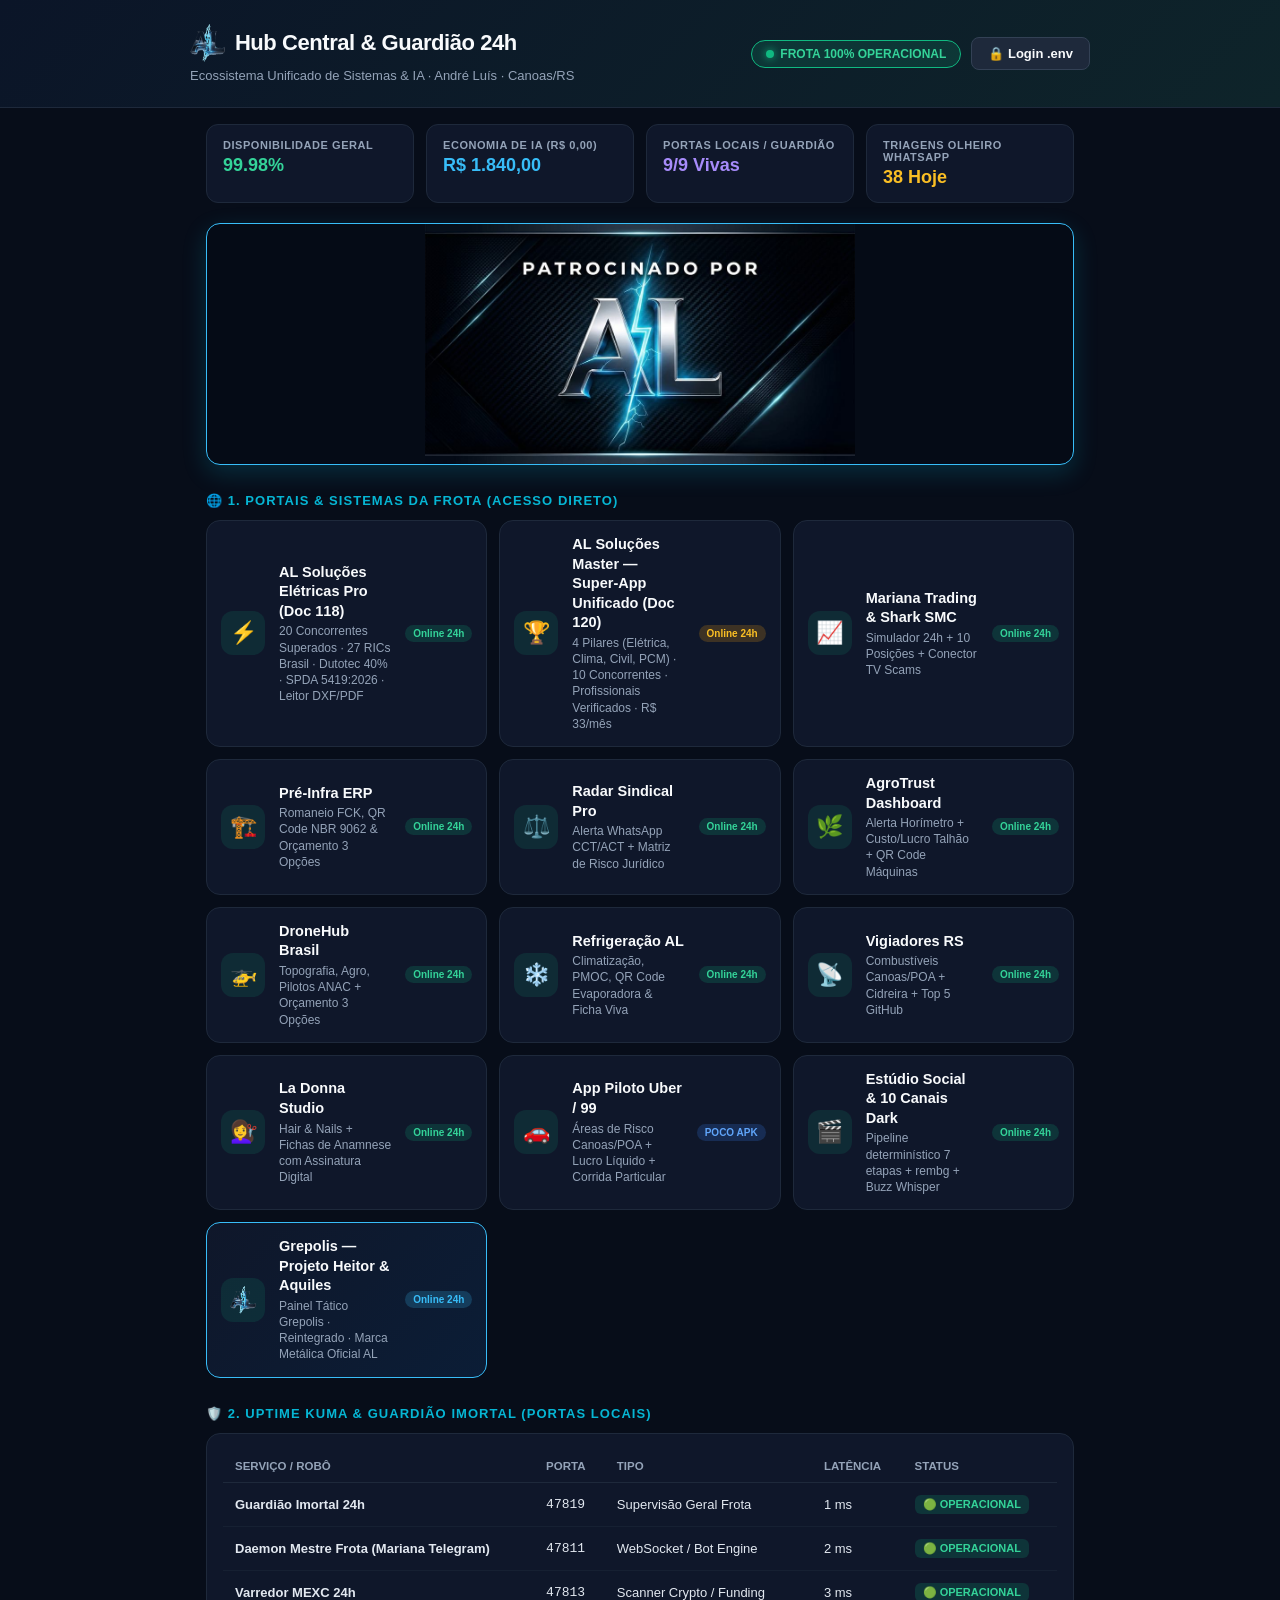
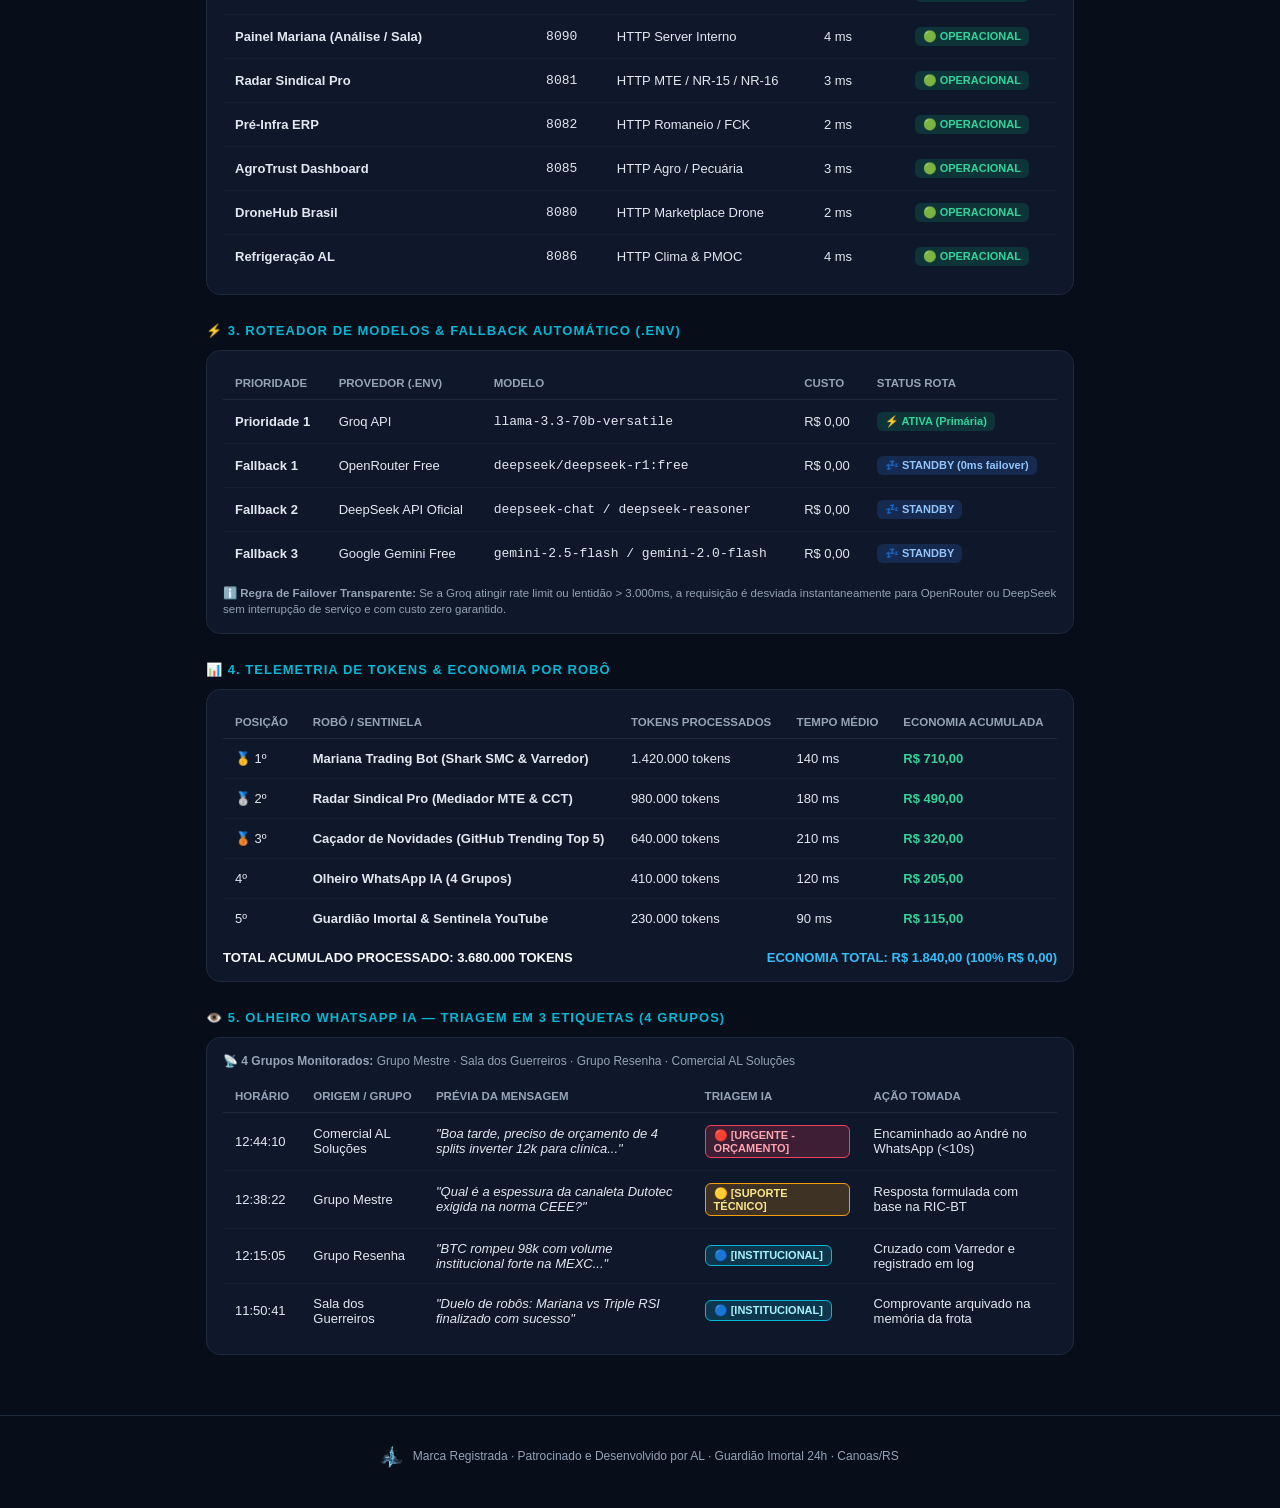
==== commit 55911e8b: "R80: Links HTTPS 4G, otimizacao imagens <90KB/30KB/200KB, lazy loading e aba Cidreira" ====
--- a/index.html
+++ b/index.html
@@ -358,7 +358,7 @@
 <header>
   <div class="header-content">
     <div class="header-title">
-      <h1><img src="logo_AL_transparente.png" alt="AL" style="height:38px;width:auto;vertical-align:middle;"> Hub Central &amp; Guardião 24h</h1>
+      <h1><img src="logo_AL_transparente.png" alt="AL" style="height:38px;width:auto;vertical-align:middle;" loading="lazy" decoding="async"> Hub Central &amp; Guardião 24h</h1>
       <p>Ecossistema Unificado de Sistemas &amp; IA · André Luís · Canoas/RS</p>
     </div>
     <div style="display: flex; gap: 10px; align-items: center;">
@@ -393,29 +393,29 @@
 <main class="wrap">
 
   <div style="margin-bottom:20px;border-radius:14px;overflow:hidden;border:1px solid #38bdf8;box-shadow:0 8px 24px rgba(6,182,212,0.2);background:#050b16;text-align:center;">
-    <img src="banner_patrocinado_AL.jpg" alt="Patrocinado por AL" style="width:100%;max-height:240px;object-fit:contain;display:block;margin:0 auto;">
+    <img src="banner_patrocinado_AL.jpg" alt="Patrocinado por AL" style="width:100%;max-height:240px;object-fit:contain;display:block;margin:0 auto;" loading="lazy" decoding="async">
   </div>
 
   <!-- SEÇÃO 1: ACESSO DIRETO A TODOS OS SISTEMAS -->
   <div class="sec-title">🌐 1. Portais &amp; Sistemas da Frota (Acesso Direto)</div>
   <div class="grid">
 
-    <a class="card" href="../../PROJETOS/10_APP_AL_SOLUCOES_ELETRICAS_PRO/index.html" target="_blank" rel="noopener">
+    <a class="card" href="https://contatoalsolucoeseletricas-hue.github.io/hub-al-solucoes/eletrica-pro/" target="_blank" rel="noopener">
       <div class="ico">⚡</div>
       <div class="info">
         <b>AL Soluções Elétricas Pro (Doc 118)</b>
         <span>20 Concorrentes Superados · 27 RICs Brasil · Dutotec 40% · SPDA 5419:2026 · Leitor DXF/PDF</span>
       </div>
-      <span class="tag tag-local">Doc 118 Pro</span>
-    </a>
-
-    <a class="card" href="../../PROJETOS/11_SUPER_APP_AL_SOLUCOES_MASTER/index.html" target="_blank" rel="noopener">
+      <span class="tag">Online 24h</span>
+    </a>
+
+    <a class="card" href="https://contatoalsolucoeseletricas-hue.github.io/hub-al-solucoes/super-app-master/" target="_blank" rel="noopener">
       <div class="ico">🏆</div>
       <div class="info">
         <b>AL Soluções Master — Super-App Unificado (Doc 120)</b>
         <span>4 Pilares (Elétrica, Clima, Civil, PCM) · 10 Concorrentes · Profissionais Verificados · R$ 33/mês</span>
       </div>
-      <span class="tag" style="background: rgba(245,158,11,0.2); color: #fbbf24;">Doc 120 Master</span>
+      <span class="tag" style="background: rgba(245,158,11,0.2); color: #fbbf24;">Online 24h</span>
     </a>
 
     <a class="card" href="https://contatoalsolucoeseletricas-hue.github.io/mariana-simulador-site/" target="_blank" rel="noopener">
@@ -427,56 +427,56 @@
       <span class="tag">Online 24h</span>
     </a>
 
-    <a class="card" href="http://localhost:8082" target="_blank" rel="noopener">
+    <a class="card" href="https://contatoalsolucoeseletricas-hue.github.io/pre-infra-erp/" target="_blank" rel="noopener">
       <div class="ico">🏗️</div>
       <div class="info">
-        <b>Pré-Infra ERP (Porta 8082)</b>
+        <b>Pré-Infra ERP</b>
         <span>Romaneio FCK, QR Code NBR 9062 &amp; Orçamento 3 Opções</span>
       </div>
-      <span class="tag tag-local">Local 8082</span>
-    </a>
-
-    <a class="card" href="http://localhost:8081" target="_blank" rel="noopener">
+      <span class="tag">Online 24h</span>
+    </a>
+
+    <a class="card" href="https://contatoalsolucoeseletricas-hue.github.io/radar-sindical-site/" target="_blank" rel="noopener">
       <div class="ico">⚖️</div>
       <div class="info">
-        <b>Radar Sindical Pro (Porta 8081)</b>
+        <b>Radar Sindical Pro</b>
         <span>Alerta WhatsApp CCT/ACT + Matriz de Risco Jurídico</span>
       </div>
-      <span class="tag tag-local">Local 8081</span>
-    </a>
-
-    <a class="card" href="http://localhost:8085" target="_blank" rel="noopener">
+      <span class="tag">Online 24h</span>
+    </a>
+
+    <a class="card" href="https://contatoalsolucoeseletricas-hue.github.io/agrotrust-site/" target="_blank" rel="noopener">
       <div class="ico">🌿</div>
       <div class="info">
-        <b>AgroTrust Dashboard (Porta 8085)</b>
+        <b>AgroTrust Dashboard</b>
         <span>Alerta Horímetro + Custo/Lucro Talhão + QR Code Máquinas</span>
       </div>
-      <span class="tag tag-local">Local 8085</span>
-    </a>
-
-    <a class="card" href="http://localhost:8080" target="_blank" rel="noopener">
+      <span class="tag">Online 24h</span>
+    </a>
+
+    <a class="card" href="https://contatoalsolucoeseletricas-hue.github.io/dronehub-site/" target="_blank" rel="noopener">
       <div class="ico">🚁</div>
       <div class="info">
-        <b>DroneHub Brasil (Porta 8080)</b>
+        <b>DroneHub Brasil</b>
         <span>Topografia, Agro, Pilotos ANAC + Orçamento 3 Opções</span>
       </div>
-      <span class="tag tag-local">Local 8080</span>
-    </a>
-
-    <a class="card" href="http://localhost:8086" target="_blank" rel="noopener">
+      <span class="tag">Online 24h</span>
+    </a>
+
+    <a class="card" href="https://contatoalsolucoeseletricas-hue.github.io/refrigeracao-alsolucoes-site/" target="_blank" rel="noopener">
       <div class="ico">❄️</div>
       <div class="info">
-        <b>Refrigeração AL (Porta 8086)</b>
+        <b>Refrigeração AL</b>
         <span>Climatização, PMOC, QR Code Evaporadora &amp; Ficha Viva</span>
       </div>
-      <span class="tag tag-local">Local 8086</span>
+      <span class="tag">Online 24h</span>
     </a>
 
     <a class="card" href="https://contatoalsolucoeseletricas-hue.github.io/vigiadores-rs-site/" target="_blank" rel="noopener">
       <div class="ico">📡</div>
       <div class="info">
         <b>Vigiadores RS</b>
-        <span>Combustíveis Canoas/POA + Top 5 GitHub sem repetição</span>
+        <span>Combustíveis Canoas/POA + Cidreira + Top 5 GitHub</span>
       </div>
       <span class="tag">Online 24h</span>
     </a>
@@ -499,17 +499,17 @@
       <span class="tag tag-local">POCO APK</span>
     </a>
 
-    <a class="card" href="../canais_dark/painel_estudio_social_dark.html" target="_blank" rel="noopener">
+    <a class="card" href="https://contatoalsolucoeseletricas-hue.github.io/hub-al-solucoes/canais-dark/" target="_blank" rel="noopener">
       <div class="ico">🎬</div>
       <div class="info">
         <b>Estúdio Social &amp; 10 Canais Dark</b>
         <span>Pipeline determinístico 7 etapas + rembg + Buzz Whisper</span>
       </div>
-      <span class="tag">R$ 0,00</span>
+      <span class="tag">Online 24h</span>
     </a>
 
     <a class="card" href="https://contatoalsolucoeseletricas-hue.github.io/grepolis-heitor-aquiles/" target="_blank" rel="noopener" style="border-color:#38bdf8;background:linear-gradient(135deg,#0f172a,#0b1d36);">
-      <div class="ico"><img src="logo_AL_transparente.png" alt="AL" style="height:28px;width:auto;"></div>
+      <div class="ico"><img src="logo_AL_transparente.png" alt="AL" style="height:28px;width:auto;" loading="lazy" decoding="async"></div>
       <div class="info">
         <b>Grepolis — Projeto Heitor &amp; Aquiles</b>
         <span>Painel Tático Grepolis · Reintegrado · Marca Metálica Oficial AL</span>
@@ -777,7 +777,7 @@
 </div>
 
 <footer>
-  <img src="logo_AL_transparente.png" alt="AL" style="height:22px;width:auto;vertical-align:middle;margin-right:8px;">
+  <img src="logo_AL_transparente.png" alt="AL" style="height:22px;width:auto;vertical-align:middle;margin-right:8px;" loading="lazy" decoding="async">
   Marca Registrada · Patrocinado e Desenvolvido por AL · Guardião Imortal 24h · Canoas/RS
 </footer>
 
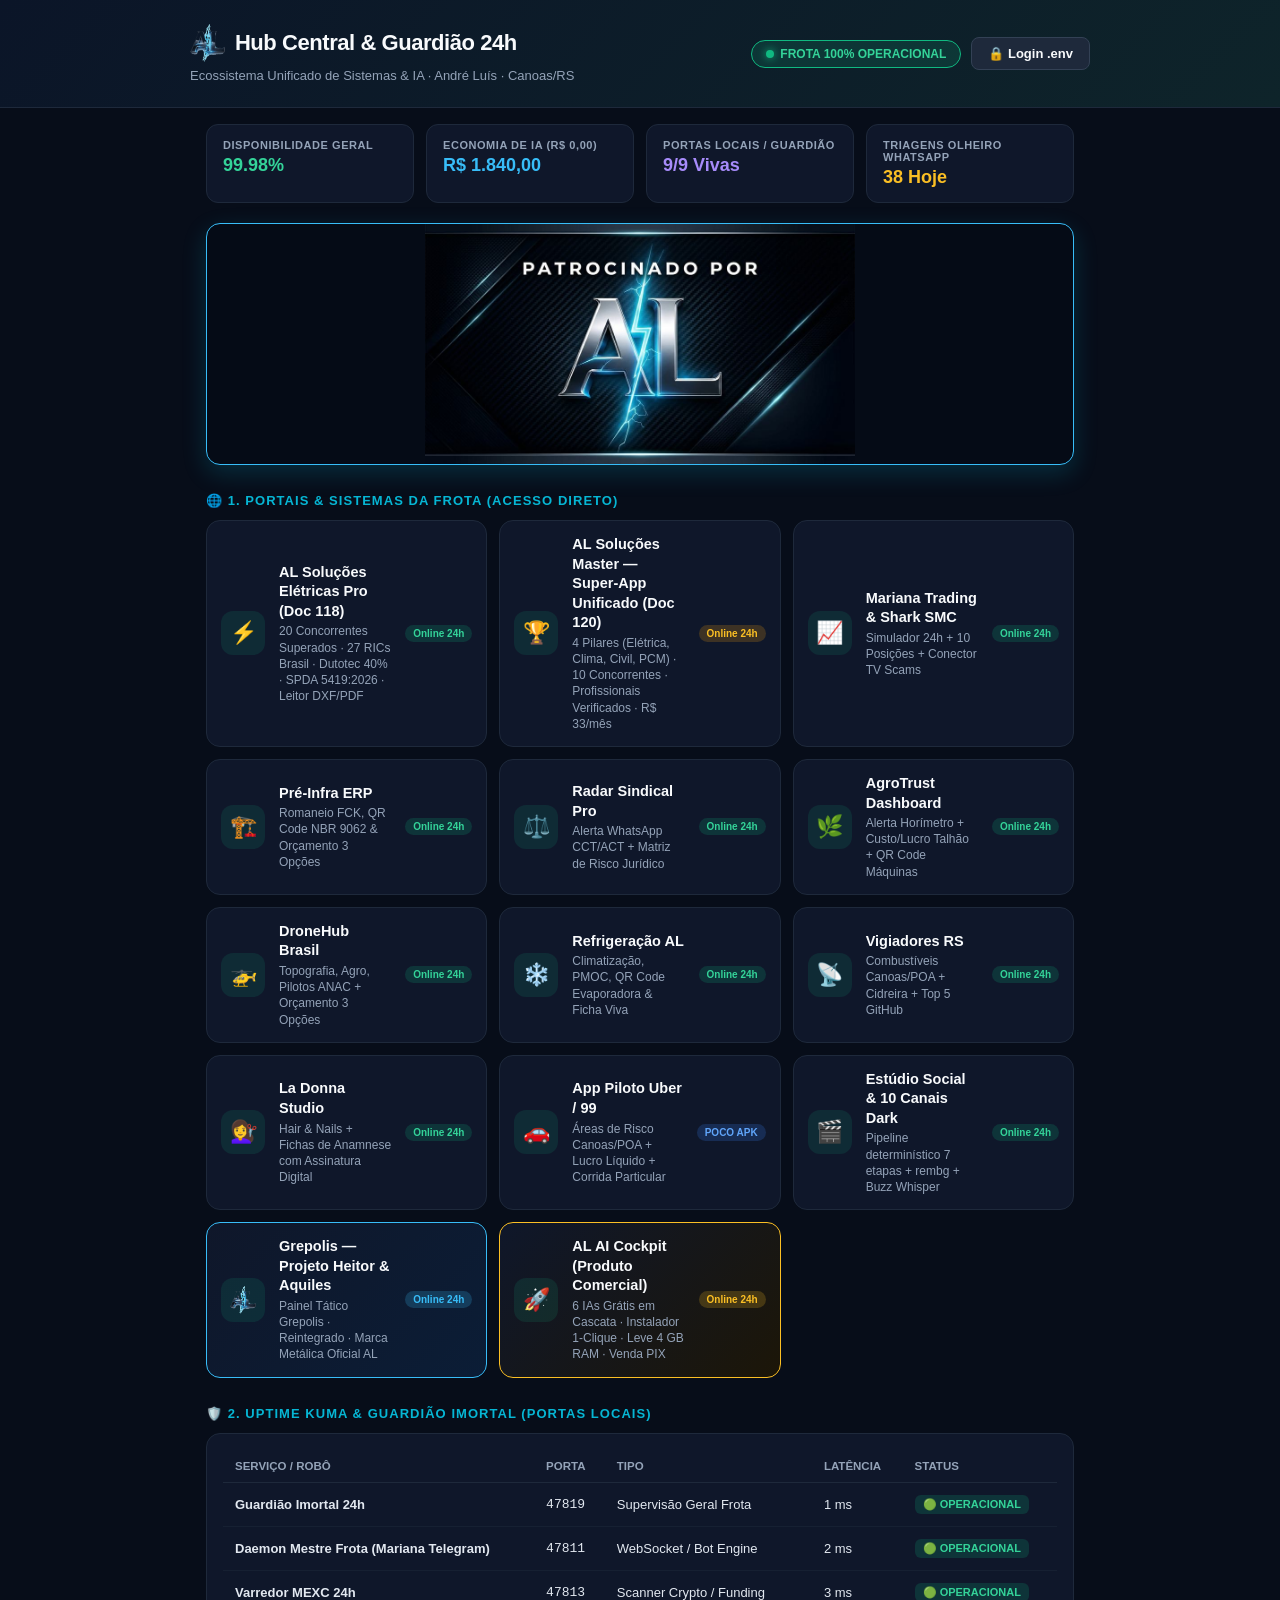
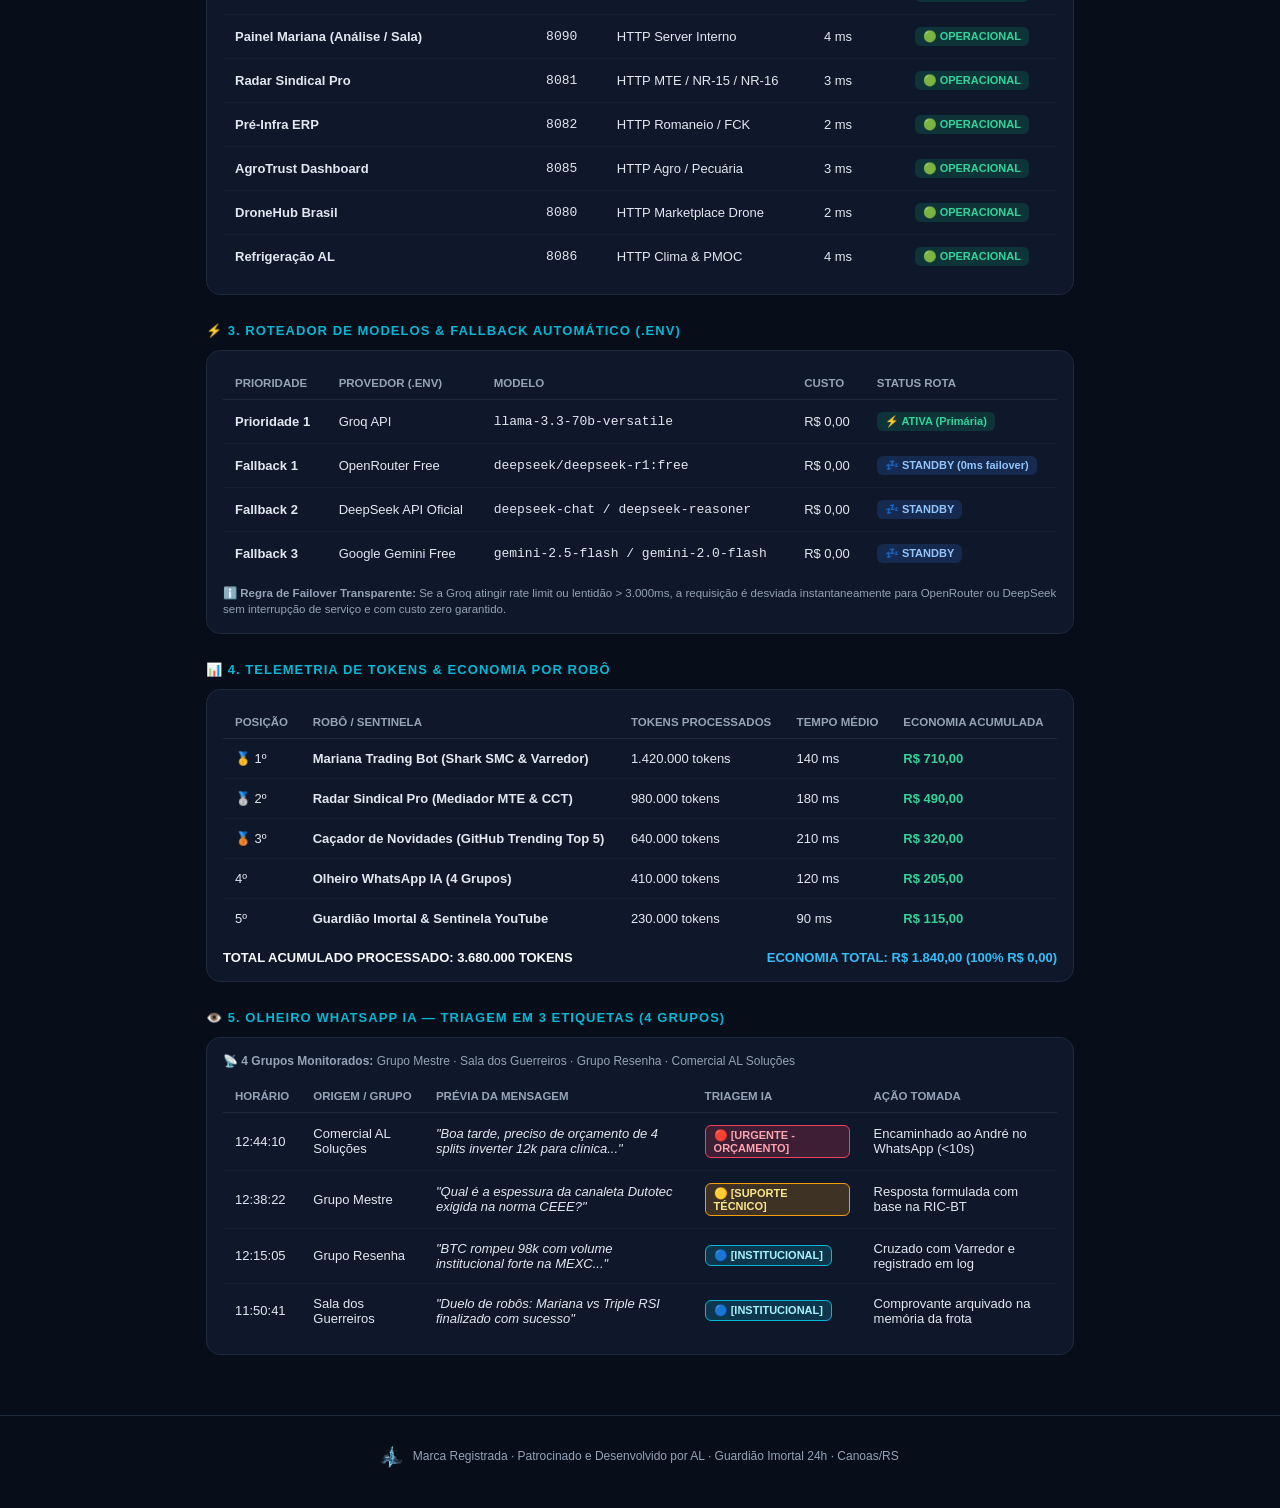
==== commit 1bf30fc6: "R81: Vitrine AL AI Cockpit e Card no Hub Central" ====
--- a/index.html
+++ b/index.html
@@ -516,6 +516,15 @@
       </div>
       <span class="tag" style="background:rgba(56,189,248,0.2);color:#38bdf8;">Online 24h</span>
     </a>
+
+    <a class="card" href="https://contatoalsolucoeseletricas-hue.github.io/hub-al-solucoes/al-ai-cockpit/" target="_blank" rel="noopener" style="border-color:#fbbf24;background:linear-gradient(135deg,#0f172a,#1c1608);">
+      <div class="ico">🚀</div>
+      <div class="info">
+        <b>AL AI Cockpit (Produto Comercial)</b>
+        <span>6 IAs Grátis em Cascata · Instalador 1-Clique · Leve 4 GB RAM · Venda PIX</span>
+      </div>
+      <span class="tag" style="background:rgba(251,191,36,0.2);color:#fbbf24;">Online 24h</span>
+    </a>
   </div>
 
   <!-- SEÇÃO 2: UPTIME KUMA & GUARDIÃO 47819 -->
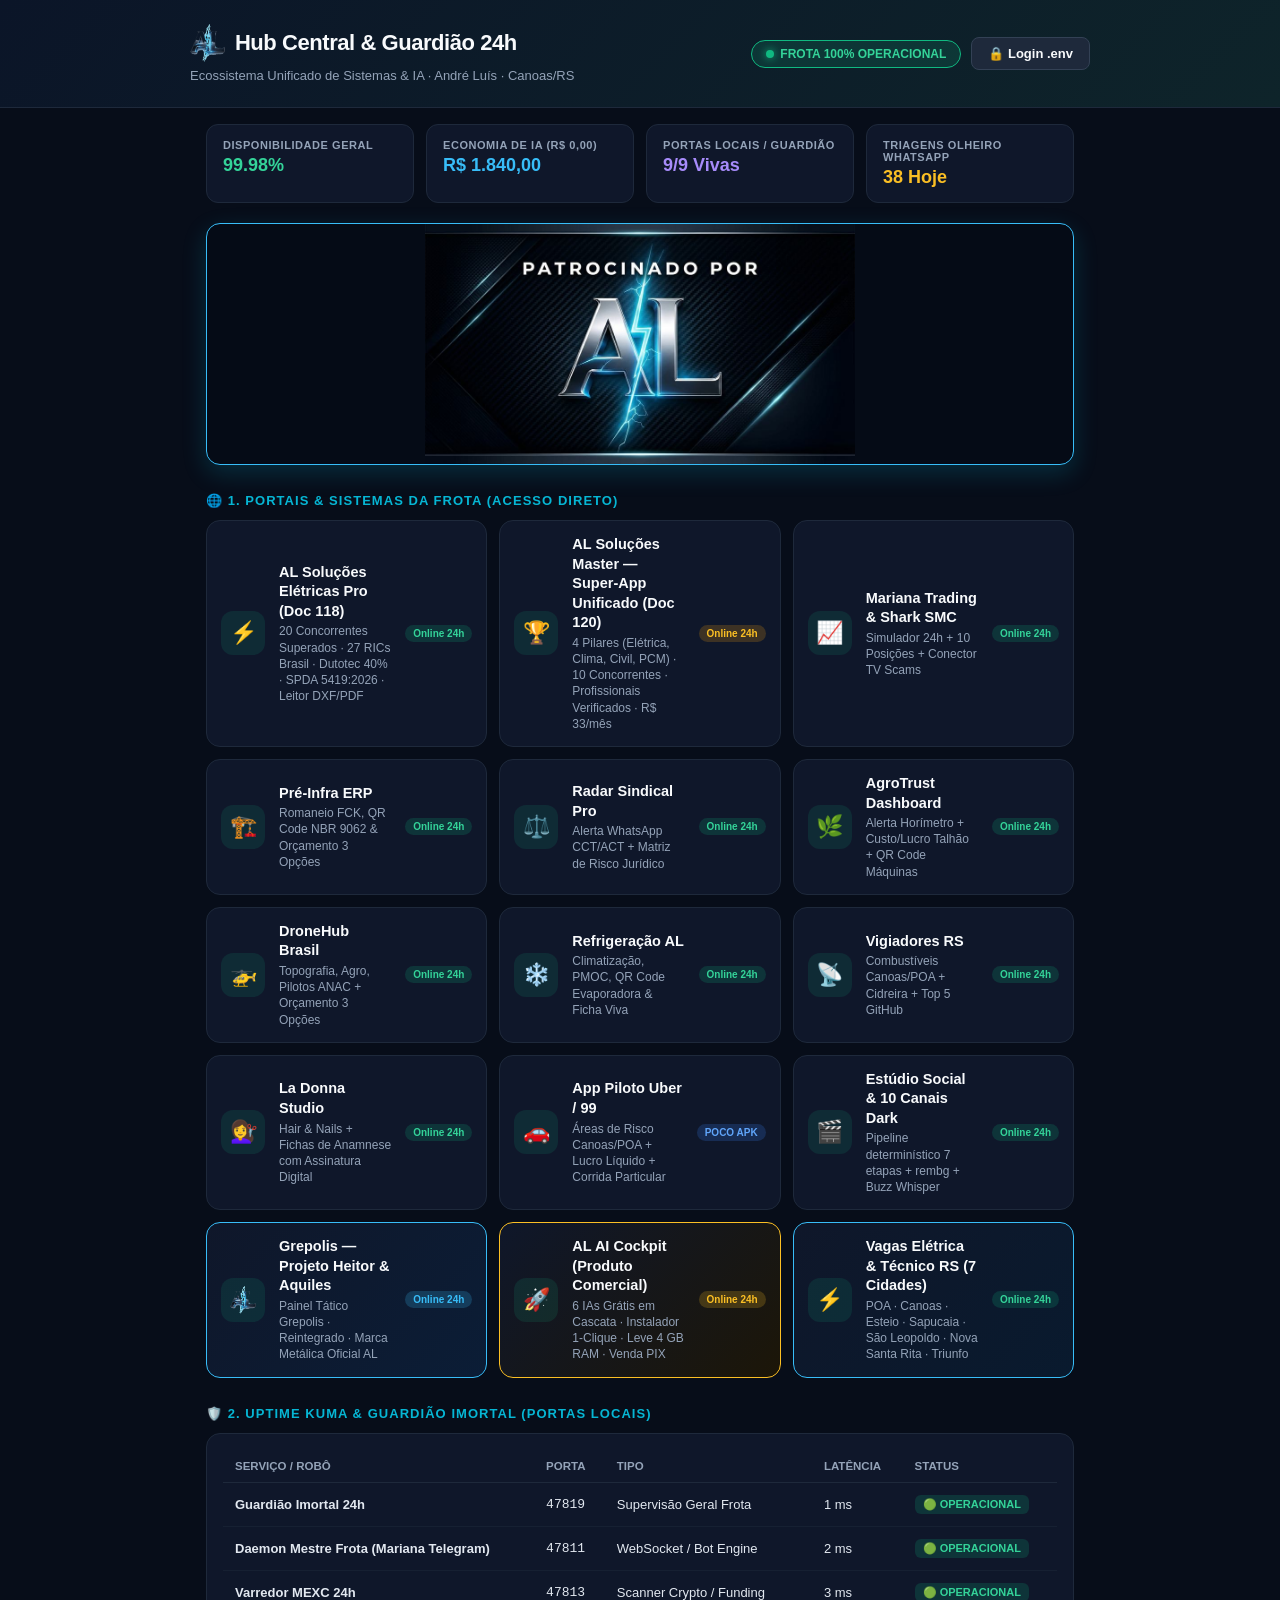
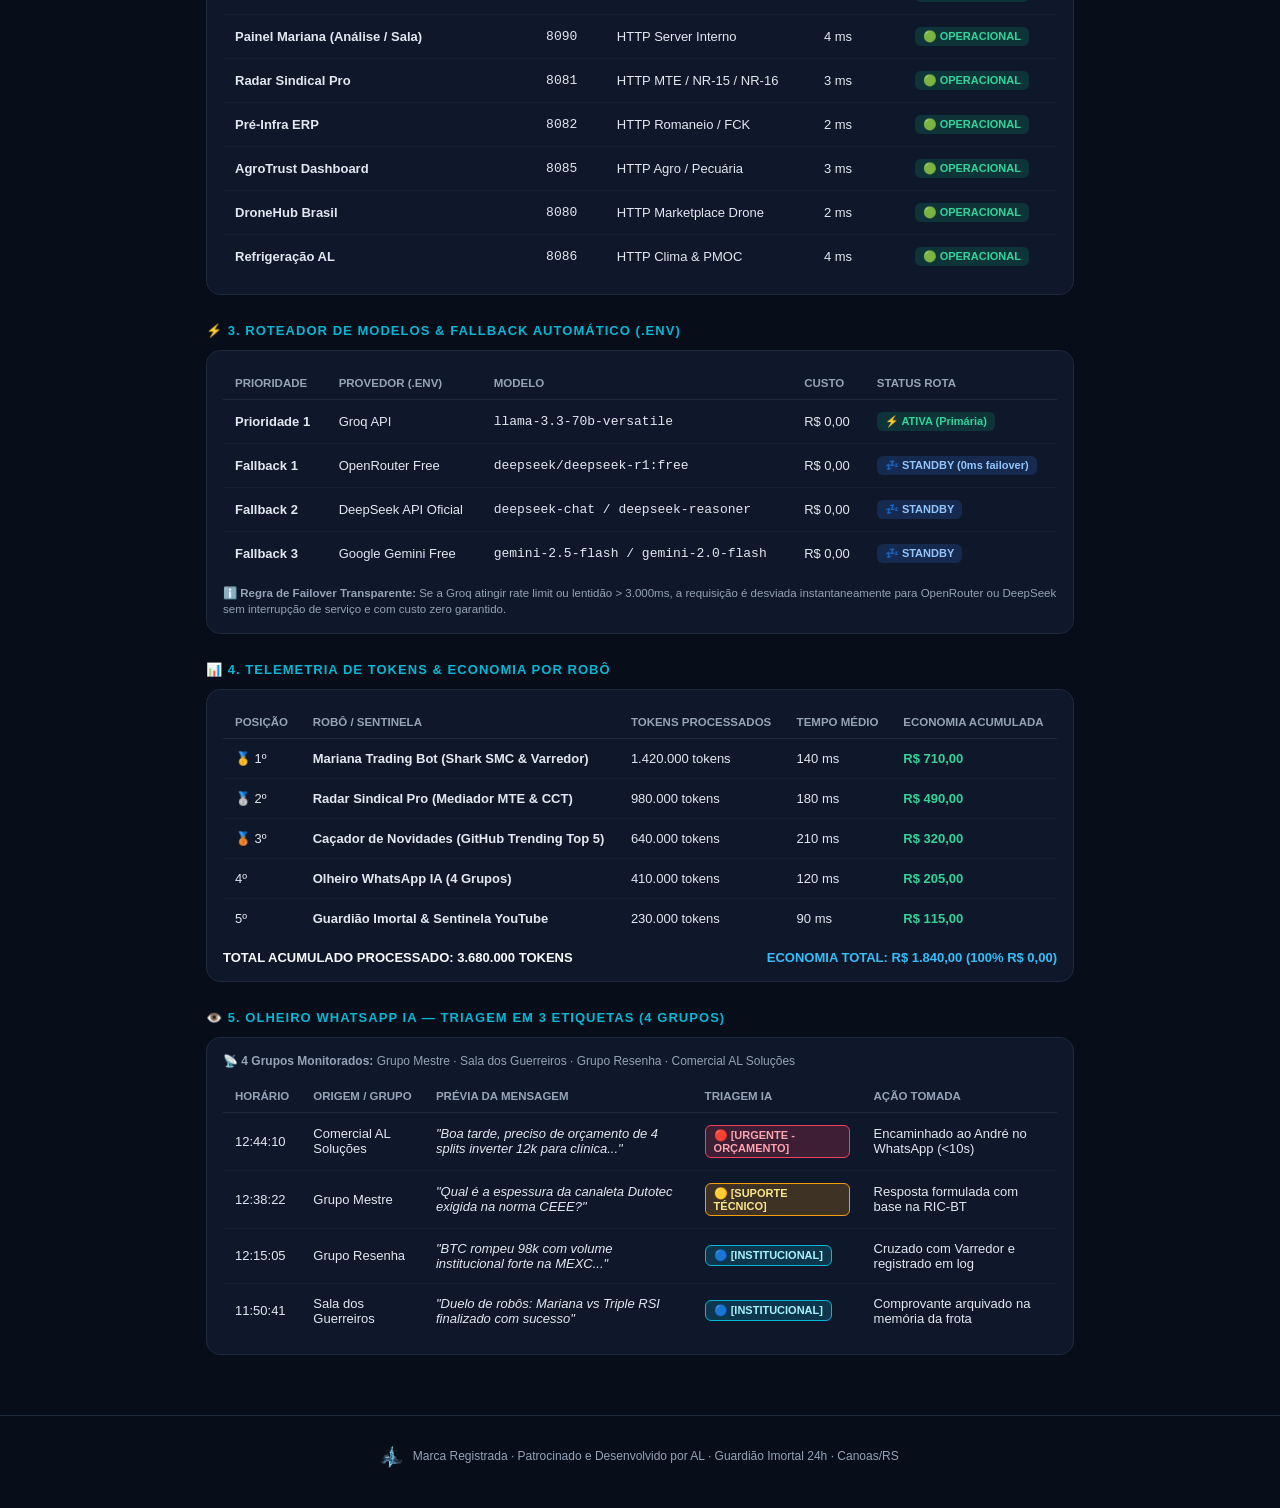
==== commit 6d581df6: "R83: Portal Vagas Eletrica RS (7 Cidades) e Card no Hub Central" ====
--- a/index.html
+++ b/index.html
@@ -525,6 +525,15 @@
       </div>
       <span class="tag" style="background:rgba(251,191,36,0.2);color:#fbbf24;">Online 24h</span>
     </a>
+
+    <a class="card" href="https://contatoalsolucoeseletricas-hue.github.io/hub-al-solucoes/vagas-eletrica-rs/" target="_blank" rel="noopener" style="border-color:#38bdf8;background:linear-gradient(135deg,#0f172a,#091a2e);">
+      <div class="ico">⚡</div>
+      <div class="info">
+        <b>Vagas Elétrica &amp; Técnico RS (7 Cidades)</b>
+        <span>POA · Canoas · Esteio · Sapucaia · São Leopoldo · Nova Santa Rita · Triunfo</span>
+      </div>
+      <span class="tag">Online 24h</span>
+    </a>
   </div>
 
   <!-- SEÇÃO 2: UPTIME KUMA & GUARDIÃO 47819 -->
